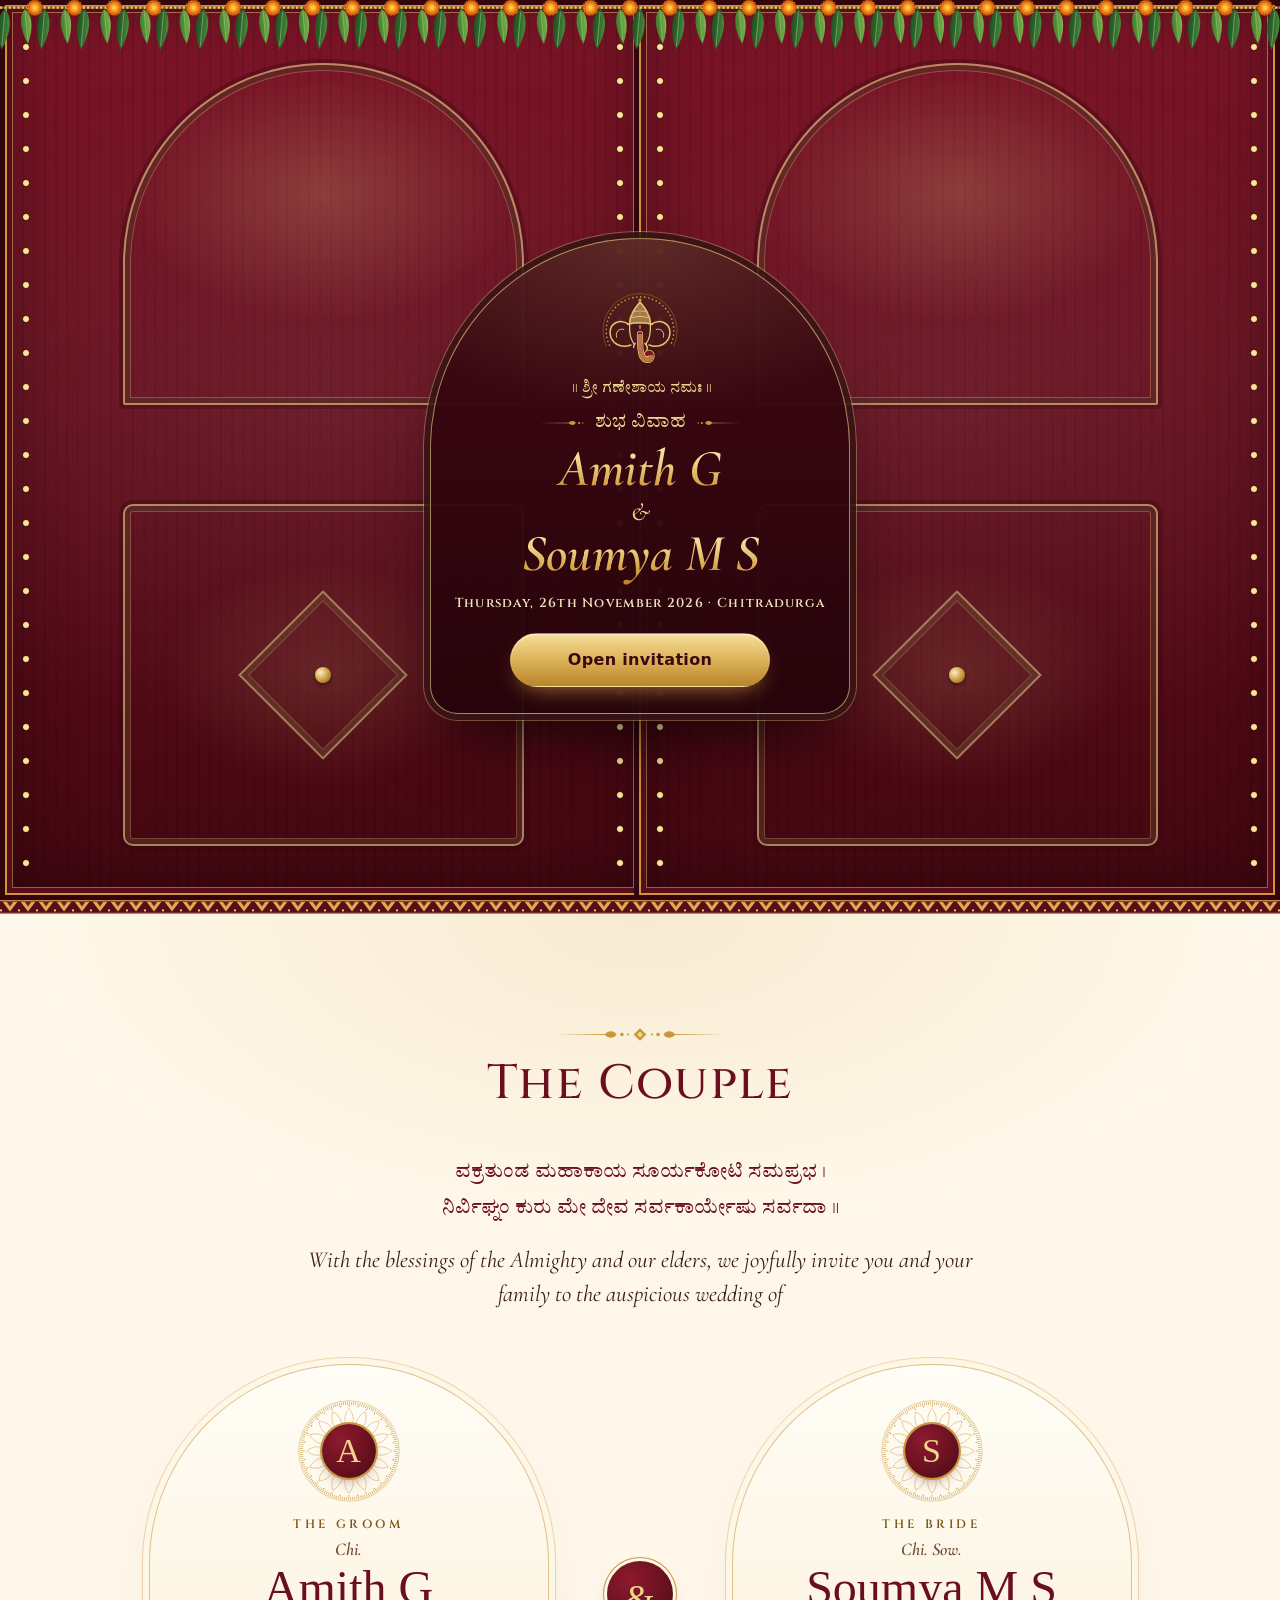
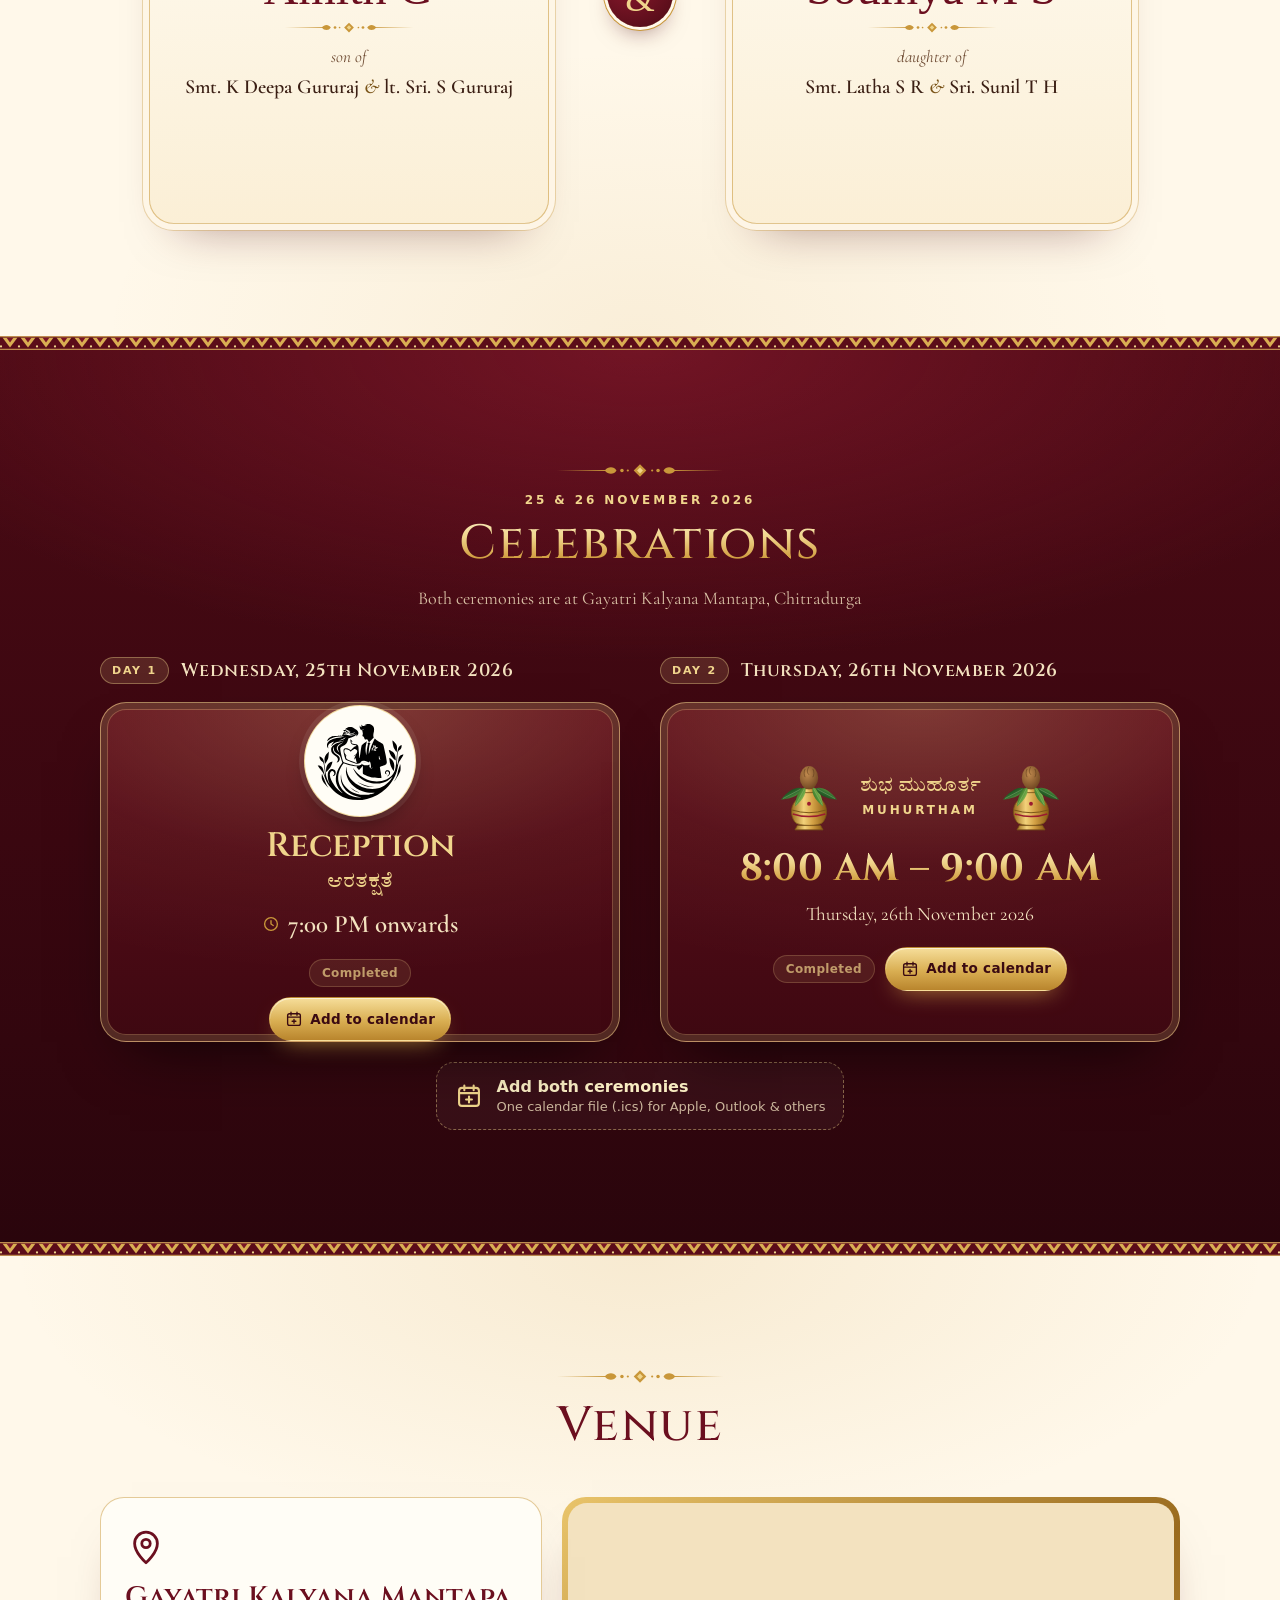
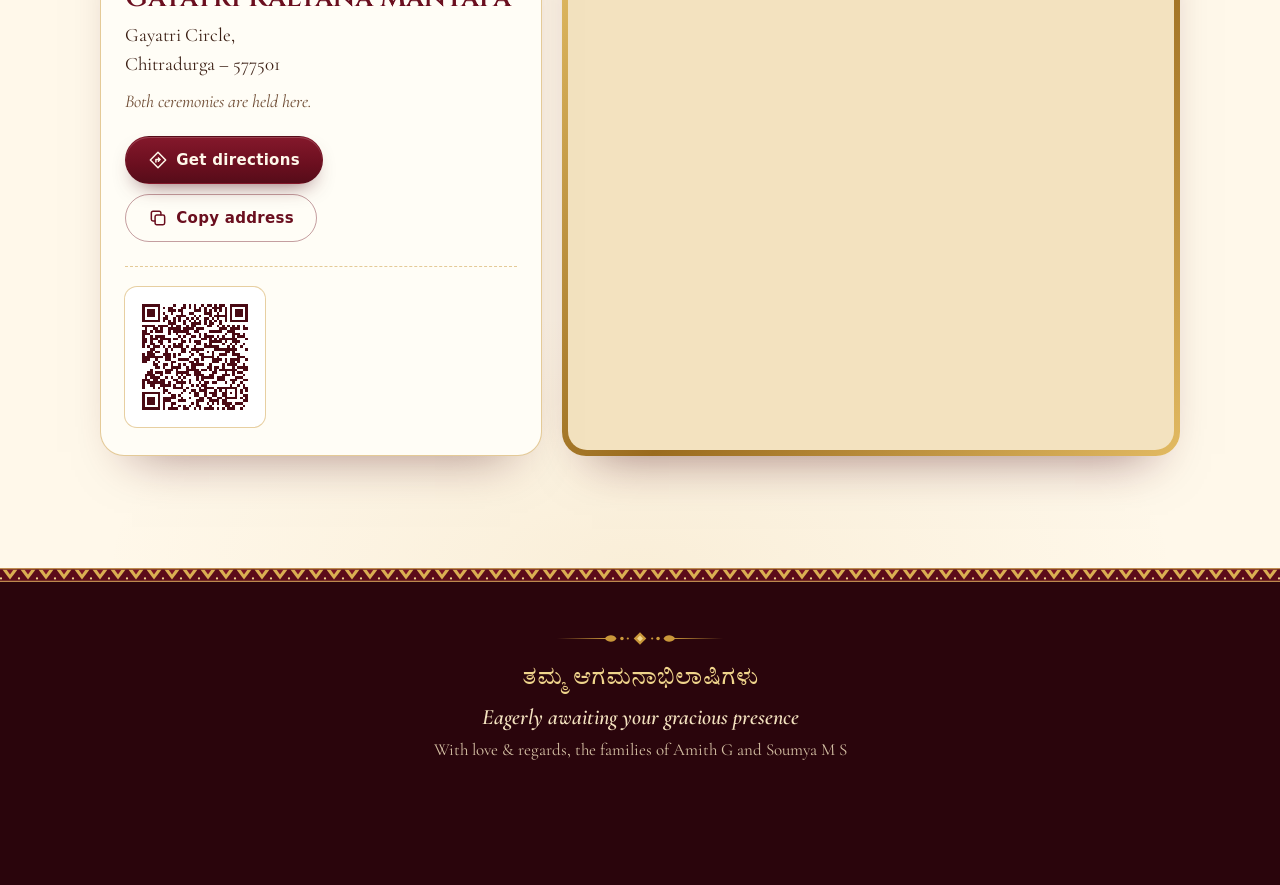
==== index.html @ 15cd1bfd "Invite Impl" ====
﻿<!DOCTYPE html>
<html lang="en">
<head>
<meta charset="utf-8">
<meta name="viewport" content="width=device-width, initial-scale=1, viewport-fit=cover">
<title>Amith G and Soumya M S · Wedding Invitation · 25th & 26th November 2026</title>
<meta name="description" content="With joy we invite you to the wedding of Amith G and Soumya M S. Muhurtham: Thursday, 26th November 2026, 8:00 AM – 9:00 AM at Gayatri Kalyana Mantapa, Chitradurga.">
<meta property="og:type" content="website">
<meta property="og:title" content="Amith G and Soumya M S Â· Wedding Invitation">
<meta property="og:description" content="Muhurtham: Thursday, 26th November 2026, 8:00 AM – 9:00 AM · Gayatri Kalyana Mantapa, Chitradurga">
<meta property="og:url" content="https://amith-weds-soumya.github.io/">
<meta name="theme-color" content="#4A0A14">
<link rel="icon" href="assets/favicon.svg" type="image/svg+xml">
<link rel="preconnect" href="https://fonts.googleapis.com">
<link rel="preconnect" href="https://fonts.gstatic.com" crossorigin>
<link rel="stylesheet" href="https://fonts.googleapis.com/css2?family=Cinzel:wght@500;700&amp;family=Cormorant+Garamond:ital,wght@0,500;0,600;0,700;1,500;1,600&amp;family=Noto+Serif+Kannada:wght@400;500;600&amp;family=Tiro+Kannada&amp;display=swap">
<link rel="stylesheet" href="assets/app.css">
<script>
(function (html) {
  html.classList.add('js');
  try {
    // The doors open once per visit and again on a reload. #section links and coming back to the page
    // (the back button, or returning from the card) go straight to the invitation.
    var perf = window.performance;
    var nav = perf && perf.getEntriesByType ? perf.getEntriesByType('navigation')[0] : null;
    var reload = nav ? nav.type === 'reload' : !!(perf && perf.navigation && perf.navigation.type === 1);
    if (document.wasDiscarded) reload = false; // a tab the browser unloaded to save memory
    if (!reload && (location.hash.length > 1 || sessionStorage.getItem('sws-opened'))) html.classList.add('opened');
  } catch (e) {}
  // If app.js never starts, fall back to the plain page: no doors, everything visible.
  setTimeout(function () { if (!window.SWS_READY) html.classList.remove('js'); }, 6000);
})(document.documentElement);
</script>
<script src="assets/app.js" defer></script>
</head>
<body>

<svg class="sprite" aria-hidden="true" focusable="false">
  <defs>
    <linearGradient id="g-gold" x1="0" y1="0" x2="0" y2="1">
      <stop offset="0" stop-color="#F7E2A0"/>
      <stop offset=".5" stop-color="#D4A246"/>
      <stop offset="1" stop-color="#9A6B1E"/>
    </linearGradient>
    <linearGradient id="g-leaf" x1="0" y1="0" x2="1" y2="0">
      <stop offset="0" stop-color="#1F5220"/>
      <stop offset=".55" stop-color="#2F6B2F"/>
      <stop offset="1" stop-color="#4E8A3A"/>
    </linearGradient>
    <linearGradient id="g-leaf2" x1="0" y1="0" x2="1" y2="0">
      <stop offset="0" stop-color="#3F7D2E"/>
      <stop offset=".55" stop-color="#5C9A3C"/>
      <stop offset="1" stop-color="#86B552"/>
    </linearGradient>
    <linearGradient id="g-fade" gradientUnits="userSpaceOnUse" x1="1" y1="0" x2="60" y2="0">
      <stop offset="0" stop-color="#C9973A" stop-opacity="0"/>
      <stop offset="1" stop-color="#C9973A"/>
    </linearGradient>
    <radialGradient id="g-flame" cx=".5" cy=".7" r=".6">
      <stop offset="0" stop-color="#FFE38A"/>
      <stop offset=".55" stop-color="#F7A21B"/>
      <stop offset="1" stop-color="#E0561B"/>
    </radialGradient>
    <linearGradient id="g-pot" x1="0" y1="0" x2="1" y2="0">
      <stop offset="0" stop-color="#9A6B1E"/>
      <stop offset=".35" stop-color="#F3D27A"/>
      <stop offset=".6" stop-color="#D4A246"/>
      <stop offset="1" stop-color="#8A5A12"/>
    </linearGradient>
    <radialGradient id="g-coconut" cx=".4" cy=".35" r=".7">
      <stop offset="0" stop-color="#C08A4E"/>
      <stop offset="1" stop-color="#6E4520"/>
    </radialGradient>

    <g id="leaf">
      <path d="M0 0C5.6 5 6.9 16.5 0 32C-6.9 16.5-5.6 5 0 0Z"/>
      <path d="M0 2.5V29" fill="none" stroke="#C9E3A4" stroke-width=".55" opacity=".6"/>
    </g>
    <g id="marigold">
      <circle r="5.8" fill="#E66F14"/>
      <circle r="5.8" fill="none" stroke="#B9500B" stroke-width="1.4" stroke-dasharray="1.3 .95"/>
      <circle r="4" fill="#F59A26"/>
      <circle r="4" fill="none" stroke="#D96F10" stroke-width="1.1" stroke-dasharray="1 .75"/>
      <circle r="1.9" fill="#FFC93F"/>
    </g>
    <g id="bell">
      <path d="M0 0V37" stroke="#A87822" stroke-width="1.4" stroke-dasharray="3 1.3"/>
      <circle cy="39.2" r="2.2" fill="none" stroke="#A87822" stroke-width="1.2"/>
      <path d="M0 41.5C-5.8 41.5-8.6 45.6-8.6 52.4V58.6L-11.8 62.6H11.8L8.6 58.6V52.4C8.6 45.6 5.8 41.5 0 41.5Z" fill="url(#g-gold)" stroke="#8A5A12" stroke-width=".8"/>
      <path d="M-8.6 54.6H8.6M-10.4 60.8H10.4" stroke="#8A5A12" stroke-width=".7"/>
      <circle cy="65.6" r="2.7" fill="url(#g-gold)" stroke="#8A5A12" stroke-width=".7"/>
    </g>

    <symbol id="flourish" viewBox="0 0 90 14">
      <path d="M1 7H60" stroke="url(#g-fade)" stroke-width="1.3"/>
      <path d="M58 7C62 1.8 69 1.8 72 7C69 12.2 62 12.2 58 7Z" fill="#C9973A"/>
      <circle cx="78.5" cy="7" r="2.1" fill="#C9973A"/>
      <circle cx="85.5" cy="7" r="1.3" fill="#C9973A"/>
    </symbol>
    <symbol id="orn" viewBox="0 0 200 20">
      <use href="#flourish" x="0" y="3" width="90" height="14"/>
      <use href="#flourish" x="0" y="3" width="90" height="14" transform="matrix(-1 0 0 1 200 0)"/>
      <path d="M100 2.5L107.5 10L100 17.5L92.5 10Z" fill="#C9973A"/>
      <path d="M100 6.5L103.5 10L100 13.5L96.5 10Z" fill="#F0D58C"/>
    </symbol>

    <symbol id="kalasha" viewBox="0 0 60 80">
      <path d="M24 35C24 38 22 39.5 19 41.5C11 46.5 9.5 58 15.5 66C19 70.5 41 70.5 44.5 66C50.5 58 49 46.5 41 41.5C38 39.5 36 38 36 35Z" fill="url(#g-pot)" stroke="#7A5418" stroke-width=".8"/>
      <path d="M12.6 53.5Q30 59 47.4 53.5" fill="none" stroke="#7A5418" stroke-width="1"/>
      <path d="M13.2 57.5Q30 63 46.8 57.5" fill="none" stroke="#9B1B30" stroke-width="1.6"/>
      <circle cx="30" cy="47" r="2" fill="#9B1B30"/>
      <path d="M18 69.5H42L44.5 74H15.5Z" fill="url(#g-pot)" stroke="#7A5418" stroke-width=".8"/>
      <path d="M21.5 31.5H38.5V35.5H21.5Z" fill="url(#g-pot)" stroke="#7A5418" stroke-width=".8"/>
      <use href="#leaf" fill="url(#g-leaf)" transform="translate(23 31) rotate(62) scale(.78)"/>
      <use href="#leaf" fill="url(#g-leaf2)" transform="translate(26 30) rotate(28) scale(.7)"/>
      <use href="#leaf" fill="url(#g-leaf2)" transform="translate(34 30) rotate(-28) scale(.7)"/>
      <use href="#leaf" fill="url(#g-leaf)" transform="translate(37 31) rotate(-62) scale(.78)"/>
      <ellipse cx="30" cy="20" rx="9.5" ry="12" fill="url(#g-coconut)"/>
      <path d="M30 8.5C27.8 12 27.8 15 30 17M26 11C24.5 14 24.6 17 26 19.5M34 11C35.5 14 35.4 17 34 19.5" fill="none" stroke="#4E2E12" stroke-width=".8" opacity=".6"/>
    </symbol>

    <!-- Mandala in currentColor, so it can be gold on maroon or deep gold on ivory -->
    <symbol id="mandala" viewBox="-120 -120 240 240">
      <g fill="none" stroke="currentColor" stroke-width="1">
        <circle r="116"/>
        <circle r="110" stroke-width="7" stroke-dasharray="1.4 3.4"/>
        <circle r="50"/>
        <circle r="16"/>
        <circle r="104" stroke-width="3.2" stroke-linecap="round" stroke-dasharray="0 20.42"/>
<!--@MANDALA-->
        <path d="M0-98C13-82 13-64 0-52C-13-64-13-82 0-98Z" transform="rotate(0)"/>
        <path d="M0-98C13-82 13-64 0-52C-13-64-13-82 0-98Z" transform="rotate(22.5)"/>
        <path d="M0-98C13-82 13-64 0-52C-13-64-13-82 0-98Z" transform="rotate(45)"/>
        <path d="M0-98C13-82 13-64 0-52C-13-64-13-82 0-98Z" transform="rotate(67.5)"/>
        <path d="M0-98C13-82 13-64 0-52C-13-64-13-82 0-98Z" transform="rotate(90)"/>
        <path d="M0-98C13-82 13-64 0-52C-13-64-13-82 0-98Z" transform="rotate(112.5)"/>
        <path d="M0-98C13-82 13-64 0-52C-13-64-13-82 0-98Z" transform="rotate(135)"/>
        <path d="M0-98C13-82 13-64 0-52C-13-64-13-82 0-98Z" transform="rotate(157.5)"/>
        <path d="M0-98C13-82 13-64 0-52C-13-64-13-82 0-98Z" transform="rotate(180)"/>
        <path d="M0-98C13-82 13-64 0-52C-13-64-13-82 0-98Z" transform="rotate(202.5)"/>
        <path d="M0-98C13-82 13-64 0-52C-13-64-13-82 0-98Z" transform="rotate(225)"/>
        <path d="M0-98C13-82 13-64 0-52C-13-64-13-82 0-98Z" transform="rotate(247.5)"/>
        <path d="M0-98C13-82 13-64 0-52C-13-64-13-82 0-98Z" transform="rotate(270)"/>
        <path d="M0-98C13-82 13-64 0-52C-13-64-13-82 0-98Z" transform="rotate(292.5)"/>
        <path d="M0-98C13-82 13-64 0-52C-13-64-13-82 0-98Z" transform="rotate(315)"/>
        <path d="M0-98C13-82 13-64 0-52C-13-64-13-82 0-98Z" transform="rotate(337.5)"/>
        <path d="M0-48C8-40 8-30 0-22C-8-30-8-40 0-48Z" transform="rotate(22.5)"/>
        <path d="M0-48C8-40 8-30 0-22C-8-30-8-40 0-48Z" transform="rotate(67.5)"/>
        <path d="M0-48C8-40 8-30 0-22C-8-30-8-40 0-48Z" transform="rotate(112.5)"/>
        <path d="M0-48C8-40 8-30 0-22C-8-30-8-40 0-48Z" transform="rotate(157.5)"/>
        <path d="M0-48C8-40 8-30 0-22C-8-30-8-40 0-48Z" transform="rotate(202.5)"/>
        <path d="M0-48C8-40 8-30 0-22C-8-30-8-40 0-48Z" transform="rotate(247.5)"/>
        <path d="M0-48C8-40 8-30 0-22C-8-30-8-40 0-48Z" transform="rotate(292.5)"/>
        <path d="M0-48C8-40 8-30 0-22C-8-30-8-40 0-48Z" transform="rotate(337.5)"/>
<!--/@MANDALA-->
      </g>
    </symbol>

    <!-- Ganesha line art. Colours come from --gn-* custom properties on the <svg> that uses it. -->
    <symbol id="ganesha" viewBox="0 0 120 120">
      <g fill="none" stroke-linecap="round" stroke-linejoin="round">
        <path d="M12.9 80A52 52 0 1 1 107.1 80" style="stroke: var(--gn-halo, #C9973A)" stroke-width="2.6" stroke-dasharray="0 6.2"/>
        <path d="M8.3 82A57 57 0 1 1 111.7 82" style="stroke: var(--gn-halo, #C9973A)" stroke-width=".8" opacity=".7"/>
        <g style="stroke: var(--gn-line, #A87822)" stroke-width="2.4">
          <path d="M44 47C44 34 52 24 60 14C68 24 76 34 76 47" style="fill: var(--gn-crown, #F6DE9A)" fill-opacity=".5"/>
          <path d="M41 48Q60 43.5 79 48"/>
          <path d="M47.5 37.5Q60 34 72.5 37.5" stroke-width="1.5"/>
          <path d="M51.5 28.5Q60 26 68.5 28.5" stroke-width="1.3"/>
          <path d="M44 49C30 38 13 46 14 62C15 77 30 86 46 80"/>
          <path d="M76 49C90 38 107 46 106 62C105 77 90 86 74 80"/>
          <path d="M35 56C27 54 22 60 24 68" stroke-width="1.5"/>
          <path d="M85 56C93 54 98 60 96 68" stroke-width="1.5"/>
          <path d="M44 49C43.5 61 45.5 71 50.5 78" stroke-width="2"/>
          <path d="M76 49C76.5 61 74.5 71 69.5 78" stroke-width="2"/>
          <path d="M52.5 77.5C50 80 49.5 82 50.3 84" stroke-width="2.2"/>
          <path d="M67.5 77.5C71.5 81 72 86 69.5 90" stroke-width="2.2"/>
        </g>
        <path d="M60 63C60 77 59.5 88 63 96.5C66.5 104.5 75.5 105 77.5 98.5C79 93.5 74.5 90.5 71 93.5" style="stroke: var(--gn-line, #A87822)" stroke-width="9.4"/>
        <path d="M60 63C60 77 59.5 88 63 96.5C66.5 104.5 75.5 105 77.5 98.5C79 93.5 74.5 90.5 71 93.5" style="stroke: var(--gn-trunk, #E2B65A)" stroke-width="7"/>
        <path d="M60 66C60 77 59.5 88 63 96.5C66.5 104.5 75.5 105 77.5 98.5" style="stroke: var(--gn-line, #A87822)" stroke-width="7" stroke-dasharray=".9 3.6" opacity=".55"/>
      </g>
      <path d="M60 47.5C61.8 50.5 61.8 53.5 60 56.5C58.2 53.5 58.2 50.5 60 47.5Z" style="fill: var(--gn-tilak, #9B1B30)"/>
      <circle cx="60" cy="11" r="2.4" style="fill: var(--gn-halo, #C9973A)"/>
      <circle cx="60" cy="32" r="2" style="fill: var(--gn-tilak, #9B1B30)"/>
    </symbol>

    <!-- Interface icons: 24 x 24, stroked with currentColor by CSS -->
    <symbol id="i-home" viewBox="0 0 24 24"><path d="M3.5 10.5L12 3.5L20.5 10.5"/><path d="M5.5 9V20H18.5V9"/><path d="M10 20V14.5H14V20"/></symbol>
    <symbol id="i-couple" viewBox="0 0 24 24"><circle cx="9" cy="8" r="3.2"/><path d="M3 19.5C3 16.1 5.7 13.7 9 13.7S15 16.1 15 19.5"/><path d="M15.5 4.9A3.2 3.2 0 0 1 15.5 11.1"/><path d="M17.6 13.9C19.7 14.5 21 16.5 21 19.5"/></symbol>
    <symbol id="i-events" viewBox="0 0 24 24"><rect x="3.5" y="5" width="17" height="15.5" rx="2.5"/><path d="M3.5 9.5H20.5M8 3V7M16 3V7"/><path d="M8 13.5H8.01M12 13.5H12.01M16 13.5H16.01M8 17H8.01M12 17H12.01" stroke-width="2.6"/></symbol>
    <symbol id="i-venue" viewBox="0 0 24 24"><path d="M12 21S5.5 15.4 5.5 10A6.5 6.5 0 0 1 18.5 10C18.5 15.4 12 21 12 21Z"/><circle cx="12" cy="10" r="2.4"/></symbol>
    <symbol id="i-music" viewBox="0 0 24 24"><path fill="currentColor" stroke="none" d="M9 18.5a3 3 0 1 1-2-2.83V5.2l11-2.2v12.5a3 3 0 1 1-2-2.83V7.06L9 8.46z"/></symbol>
    <symbol id="i-clock" viewBox="0 0 24 24"><circle cx="12" cy="12" r="8.5"/><path d="M12 7.5V12L15 14"/></symbol>
    <symbol id="i-cal-plus" viewBox="0 0 24 24"><rect x="3.5" y="5" width="17" height="15.5" rx="2.5"/><path d="M3.5 9.5H20.5M8 3V7M16 3V7M12 12.5V17.5M9.5 15H14.5"/></symbol>
    <symbol id="i-directions" viewBox="0 0 24 24"><path d="M12 2.8L21.2 12L12 21.2L2.8 12Z"/><path d="M9.5 14.5V11.5H14.5M12.5 9.5L14.5 11.5L12.5 13.5"/></symbol>
    <symbol id="i-copy" viewBox="0 0 24 24"><rect x="8.5" y="8.5" width="11.5" height="11.5" rx="2"/><path d="M15.5 8.5V6A2 2 0 0 0 13.5 4H6A2 2 0 0 0 4 6V13.5A2 2 0 0 0 6 15.5H8.5"/></symbol>
    <symbol id="i-chat" viewBox="0 0 24 24"><path d="M4.2 19.8L5.4 15.9A8.2 8.2 0 1 1 8.4 18.7Z"/><path fill="currentColor" stroke="none" d="M9.2 8.6C9.5 8 9.9 8 10.2 8H10.6C10.8 8 11 8.1 11.1 8.4L11.7 9.9C11.8 10.1 11.8 10.4 11.6 10.6L11.2 11.1C11.7 12.1 12.5 12.9 13.5 13.4L14 13C14.2 12.8 14.4 12.8 14.6 12.9L16.1 13.5C16.4 13.6 16.5 13.8 16.5 14V14.4C16.5 14.8 16.4 15.2 15.8 15.5C15.2 15.8 14.1 15.8 12.6 15A8.4 8.4 0 0 1 9.5 11.9C8.8 10.5 8.8 9.4 9.2 8.6Z"/></symbol>
    <symbol id="i-download" viewBox="0 0 24 24"><path d="M12 3.5V14.5M7.5 10.5L12 15L16.5 10.5"/><path d="M4.5 16.5V19A1.5 1.5 0 0 0 6 20.5H18A1.5 1.5 0 0 0 19.5 19V16.5"/></symbol>
    <symbol id="i-card" viewBox="0 0 24 24"><rect x="5" y="2.8" width="14" height="18.4" rx="2"/><path d="M9 7.5H15M8 11H16M9.5 14.5H14.5"/></symbol>
    <symbol id="i-external" viewBox="0 0 24 24"><path d="M14 4.5H19.5V10M19.5 4.5L11 13"/><path d="M18 14V18.5A1.5 1.5 0 0 1 16.5 20H5.5A1.5 1.5 0 0 1 4 18.5V7.5A1.5 1.5 0 0 1 5.5 6H10"/></symbol>
    <symbol id="i-file" viewBox="0 0 24 24"><path d="M14 3.5H7A1.5 1.5 0 0 0 5.5 5V19A1.5 1.5 0 0 0 7 20.5H17A1.5 1.5 0 0 0 18.5 19V8Z"/><path d="M14 3.5V8H18.5"/></symbol>
    <symbol id="i-chevron" viewBox="0 0 24 24"><path d="M6 9.5L12 15.5L18 9.5"/></symbol>
    <symbol id="sparkle" viewBox="-10 -10 20 20"><path fill="currentColor" d="M0-10C1-2 2-1 10 0C2 1 1 2 0 10C-1 2-2 1-10 0C-2-1-1-2 0-10Z"/></symbol>
  </defs>
</svg>

<!-- Tap-to-open temple doors. Hidden without JavaScript, after the first visit in a tab, or with a #section link. -->
<div class="intro" id="intro" role="dialog" aria-modal="true" aria-labelledby="intro-title" aria-describedby="intro-date">
  <div class="intro-light" aria-hidden="true"></div>
  <div class="door door-l" aria-hidden="true"><span class="door-arch"></span><span class="door-panel"></span></div>
  <div class="door door-r" aria-hidden="true"><span class="door-arch"></span><span class="door-panel"></span></div>
  <svg class="thorana intro-thorana" viewBox="0 0 1000 44" preserveAspectRatio="xMidYMin slice" aria-hidden="true" focusable="false">
<!--@INTRO-THORANA-->
    <path d="M0 6H1000" stroke="#7A5418" stroke-width="1.8"/>
    <path d="M0 6H1000" stroke="#E8C778" stroke-width="1.8" stroke-dasharray="1.8 1.6"/>
    <g transform="translate(4 7) rotate(5) scale(1)"><g class="sway" style="--d:-0.00s"><use href="#leaf" fill="url(#g-leaf)"/></g></g>
    <g transform="translate(19.5 7) rotate(-5) scale(0.86)"><g class="sway" style="--d:-0.83s"><use href="#leaf" fill="url(#g-leaf2)"/></g></g>
    <g transform="translate(35 7) rotate(5) scale(1)"><g class="sway" style="--d:-1.66s"><use href="#leaf" fill="url(#g-leaf)"/></g></g>
    <g transform="translate(50.5 7) rotate(-5) scale(0.86)"><g class="sway" style="--d:-2.49s"><use href="#leaf" fill="url(#g-leaf2)"/></g></g>
    <g transform="translate(66 7) rotate(5) scale(1)"><g class="sway" style="--d:-3.32s"><use href="#leaf" fill="url(#g-leaf)"/></g></g>
    <g transform="translate(81.5 7) rotate(-5) scale(0.86)"><g class="sway" style="--d:-0.55s"><use href="#leaf" fill="url(#g-leaf2)"/></g></g>
    <g transform="translate(97 7) rotate(5) scale(1)"><g class="sway" style="--d:-1.38s"><use href="#leaf" fill="url(#g-leaf)"/></g></g>
    <g transform="translate(112.5 7) rotate(-5) scale(0.86)"><g class="sway" style="--d:-2.21s"><use href="#leaf" fill="url(#g-leaf2)"/></g></g>
    <g transform="translate(128 7) rotate(5) scale(1)"><g class="sway" style="--d:-3.04s"><use href="#leaf" fill="url(#g-leaf)"/></g></g>
    <g transform="translate(143.5 7) rotate(-5) scale(0.86)"><g class="sway" style="--d:-0.27s"><use href="#leaf" fill="url(#g-leaf2)"/></g></g>
    <g transform="translate(159 7) rotate(5) scale(1)"><g class="sway" style="--d:-1.10s"><use href="#leaf" fill="url(#g-leaf)"/></g></g>
    <g transform="translate(174.5 7) rotate(-5) scale(0.86)"><g class="sway" style="--d:-1.93s"><use href="#leaf" fill="url(#g-leaf2)"/></g></g>
    <g transform="translate(190 7) rotate(5) scale(1)"><g class="sway" style="--d:-2.76s"><use href="#leaf" fill="url(#g-leaf)"/></g></g>
    <g transform="translate(205.5 7) rotate(-5) scale(0.86)"><g class="sway" style="--d:-3.59s"><use href="#leaf" fill="url(#g-leaf2)"/></g></g>
    <g transform="translate(221 7) rotate(5) scale(1)"><g class="sway" style="--d:-0.82s"><use href="#leaf" fill="url(#g-leaf)"/></g></g>
    <g transform="translate(236.5 7) rotate(-5) scale(0.86)"><g class="sway" style="--d:-1.65s"><use href="#leaf" fill="url(#g-leaf2)"/></g></g>
    <g transform="translate(252 7) rotate(5) scale(1)"><g class="sway" style="--d:-2.48s"><use href="#leaf" fill="url(#g-leaf)"/></g></g>
    <g transform="translate(267.5 7) rotate(-5) scale(0.86)"><g class="sway" style="--d:-3.31s"><use href="#leaf" fill="url(#g-leaf2)"/></g></g>
    <g transform="translate(283 7) rotate(5) scale(1)"><g class="sway" style="--d:-0.54s"><use href="#leaf" fill="url(#g-leaf)"/></g></g>
    <g transform="translate(298.5 7) rotate(-5) scale(0.86)"><g class="sway" style="--d:-1.37s"><use href="#leaf" fill="url(#g-leaf2)"/></g></g>
    <g transform="translate(314 7) rotate(5) scale(1)"><g class="sway" style="--d:-2.20s"><use href="#leaf" fill="url(#g-leaf)"/></g></g>
    <g transform="translate(329.5 7) rotate(-5) scale(0.86)"><g class="sway" style="--d:-3.03s"><use href="#leaf" fill="url(#g-leaf2)"/></g></g>
    <g transform="translate(345 7) rotate(5) scale(1)"><g class="sway" style="--d:-0.26s"><use href="#leaf" fill="url(#g-leaf)"/></g></g>
    <g transform="translate(360.5 7) rotate(-5) scale(0.86)"><g class="sway" style="--d:-1.09s"><use href="#leaf" fill="url(#g-leaf2)"/></g></g>
    <g transform="translate(376 7) rotate(5) scale(1)"><g class="sway" style="--d:-1.92s"><use href="#leaf" fill="url(#g-leaf)"/></g></g>
    <g transform="translate(391.5 7) rotate(-5) scale(0.86)"><g class="sway" style="--d:-2.75s"><use href="#leaf" fill="url(#g-leaf2)"/></g></g>
    <g transform="translate(407 7) rotate(5) scale(1)"><g class="sway" style="--d:-3.58s"><use href="#leaf" fill="url(#g-leaf)"/></g></g>
    <g transform="translate(422.5 7) rotate(-5) scale(0.86)"><g class="sway" style="--d:-0.81s"><use href="#leaf" fill="url(#g-leaf2)"/></g></g>
    <g transform="translate(438 7) rotate(5) scale(1)"><g class="sway" style="--d:-1.64s"><use href="#leaf" fill="url(#g-leaf)"/></g></g>
    <g transform="translate(453.5 7) rotate(-5) scale(0.86)"><g class="sway" style="--d:-2.47s"><use href="#leaf" fill="url(#g-leaf2)"/></g></g>
    <g transform="translate(469 7) rotate(5) scale(1)"><g class="sway" style="--d:-3.30s"><use href="#leaf" fill="url(#g-leaf)"/></g></g>
    <g transform="translate(484.5 7) rotate(-5) scale(0.86)"><g class="sway" style="--d:-0.53s"><use href="#leaf" fill="url(#g-leaf2)"/></g></g>
    <g transform="translate(500 7) rotate(5) scale(1)"><g class="sway" style="--d:-1.36s"><use href="#leaf" fill="url(#g-leaf)"/></g></g>
    <g transform="translate(515.5 7) rotate(-5) scale(0.86)"><g class="sway" style="--d:-2.19s"><use href="#leaf" fill="url(#g-leaf2)"/></g></g>
    <g transform="translate(531 7) rotate(5) scale(1)"><g class="sway" style="--d:-3.02s"><use href="#leaf" fill="url(#g-leaf)"/></g></g>
    <g transform="translate(546.5 7) rotate(-5) scale(0.86)"><g class="sway" style="--d:-0.25s"><use href="#leaf" fill="url(#g-leaf2)"/></g></g>
    <g transform="translate(562 7) rotate(5) scale(1)"><g class="sway" style="--d:-1.08s"><use href="#leaf" fill="url(#g-leaf)"/></g></g>
    <g transform="translate(577.5 7) rotate(-5) scale(0.86)"><g class="sway" style="--d:-1.91s"><use href="#leaf" fill="url(#g-leaf2)"/></g></g>
    <g transform="translate(593 7) rotate(5) scale(1)"><g class="sway" style="--d:-2.74s"><use href="#leaf" fill="url(#g-leaf)"/></g></g>
    <g transform="translate(608.5 7) rotate(-5) scale(0.86)"><g class="sway" style="--d:-3.57s"><use href="#leaf" fill="url(#g-leaf2)"/></g></g>
    <g transform="translate(624 7) rotate(5) scale(1)"><g class="sway" style="--d:-0.80s"><use href="#leaf" fill="url(#g-leaf)"/></g></g>
    <g transform="translate(639.5 7) rotate(-5) scale(0.86)"><g class="sway" style="--d:-1.63s"><use href="#leaf" fill="url(#g-leaf2)"/></g></g>
    <g transform="translate(655 7) rotate(5) scale(1)"><g class="sway" style="--d:-2.46s"><use href="#leaf" fill="url(#g-leaf)"/></g></g>
    <g transform="translate(670.5 7) rotate(-5) scale(0.86)"><g class="sway" style="--d:-3.29s"><use href="#leaf" fill="url(#g-leaf2)"/></g></g>
    <g transform="translate(686 7) rotate(5) scale(1)"><g class="sway" style="--d:-0.52s"><use href="#leaf" fill="url(#g-leaf)"/></g></g>
    <g transform="translate(701.5 7) rotate(-5) scale(0.86)"><g class="sway" style="--d:-1.35s"><use href="#leaf" fill="url(#g-leaf2)"/></g></g>
    <g transform="translate(717 7) rotate(5) scale(1)"><g class="sway" style="--d:-2.18s"><use href="#leaf" fill="url(#g-leaf)"/></g></g>
    <g transform="translate(732.5 7) rotate(-5) scale(0.86)"><g class="sway" style="--d:-3.01s"><use href="#leaf" fill="url(#g-leaf2)"/></g></g>
    <g transform="translate(748 7) rotate(5) scale(1)"><g class="sway" style="--d:-0.24s"><use href="#leaf" fill="url(#g-leaf)"/></g></g>
    <g transform="translate(763.5 7) rotate(-5) scale(0.86)"><g class="sway" style="--d:-1.07s"><use href="#leaf" fill="url(#g-leaf2)"/></g></g>
    <g transform="translate(779 7) rotate(5) scale(1)"><g class="sway" style="--d:-1.90s"><use href="#leaf" fill="url(#g-leaf)"/></g></g>
    <g transform="translate(794.5 7) rotate(-5) scale(0.86)"><g class="sway" style="--d:-2.73s"><use href="#leaf" fill="url(#g-leaf2)"/></g></g>
    <g transform="translate(810 7) rotate(5) scale(1)"><g class="sway" style="--d:-3.56s"><use href="#leaf" fill="url(#g-leaf)"/></g></g>
    <g transform="translate(825.5 7) rotate(-5) scale(0.86)"><g class="sway" style="--d:-0.79s"><use href="#leaf" fill="url(#g-leaf2)"/></g></g>
    <g transform="translate(841 7) rotate(5) scale(1)"><g class="sway" style="--d:-1.62s"><use href="#leaf" fill="url(#g-leaf)"/></g></g>
    <g transform="translate(856.5 7) rotate(-5) scale(0.86)"><g class="sway" style="--d:-2.45s"><use href="#leaf" fill="url(#g-leaf2)"/></g></g>
    <g transform="translate(872 7) rotate(5) scale(1)"><g class="sway" style="--d:-3.28s"><use href="#leaf" fill="url(#g-leaf)"/></g></g>
    <g transform="translate(887.5 7) rotate(-5) scale(0.86)"><g class="sway" style="--d:-0.51s"><use href="#leaf" fill="url(#g-leaf2)"/></g></g>
    <g transform="translate(903 7) rotate(5) scale(1)"><g class="sway" style="--d:-1.34s"><use href="#leaf" fill="url(#g-leaf)"/></g></g>
    <g transform="translate(918.5 7) rotate(-5) scale(0.86)"><g class="sway" style="--d:-2.17s"><use href="#leaf" fill="url(#g-leaf2)"/></g></g>
    <g transform="translate(934 7) rotate(5) scale(1)"><g class="sway" style="--d:-3.00s"><use href="#leaf" fill="url(#g-leaf)"/></g></g>
    <g transform="translate(949.5 7) rotate(-5) scale(0.86)"><g class="sway" style="--d:-0.23s"><use href="#leaf" fill="url(#g-leaf2)"/></g></g>
    <g transform="translate(965 7) rotate(5) scale(1)"><g class="sway" style="--d:-1.06s"><use href="#leaf" fill="url(#g-leaf)"/></g></g>
    <g transform="translate(980.5 7) rotate(-5) scale(0.86)"><g class="sway" style="--d:-1.89s"><use href="#leaf" fill="url(#g-leaf2)"/></g></g>
    <g transform="translate(996 7) rotate(5) scale(1)"><g class="sway" style="--d:-2.72s"><use href="#leaf" fill="url(#g-leaf)"/></g></g>
    <use href="#marigold" x="27.25" y="6"/>
    <use href="#marigold" x="58.25" y="6"/>
    <use href="#marigold" x="89.25" y="6"/>
    <use href="#marigold" x="120.25" y="6"/>
    <use href="#marigold" x="151.25" y="6"/>
    <use href="#marigold" x="182.25" y="6"/>
    <use href="#marigold" x="213.25" y="6"/>
    <use href="#marigold" x="244.25" y="6"/>
    <use href="#marigold" x="275.25" y="6"/>
    <use href="#marigold" x="306.25" y="6"/>
    <use href="#marigold" x="337.25" y="6"/>
    <use href="#marigold" x="368.25" y="6"/>
    <use href="#marigold" x="399.25" y="6"/>
    <use href="#marigold" x="430.25" y="6"/>
    <use href="#marigold" x="461.25" y="6"/>
    <use href="#marigold" x="492.25" y="6"/>
    <use href="#marigold" x="523.25" y="6"/>
    <use href="#marigold" x="554.25" y="6"/>
    <use href="#marigold" x="585.25" y="6"/>
    <use href="#marigold" x="616.25" y="6"/>
    <use href="#marigold" x="647.25" y="6"/>
    <use href="#marigold" x="678.25" y="6"/>
    <use href="#marigold" x="709.25" y="6"/>
    <use href="#marigold" x="740.25" y="6"/>
    <use href="#marigold" x="771.25" y="6"/>
    <use href="#marigold" x="802.25" y="6"/>
    <use href="#marigold" x="833.25" y="6"/>
    <use href="#marigold" x="864.25" y="6"/>
    <use href="#marigold" x="895.25" y="6"/>
    <use href="#marigold" x="926.25" y="6"/>
    <use href="#marigold" x="957.25" y="6"/>
    <use href="#marigold" x="988.25" y="6"/>
<!--/@INTRO-THORANA-->
  </svg>
  <div class="intro-card">
    <svg class="intro-ganesha gold-ganesha" viewBox="0 0 120 120" role="img" aria-label="Lord Ganesha"><use href="#ganesha"/></svg>
    <p class="intro-invoke kn" lang="kn">॥ ಶ್ರೀ ಗಣೇಶಾಯ ನಮಃ ॥</p>
    <p class="intro-kicker"><svg aria-hidden="true" focusable="false"><use href="#flourish"/></svg><span class="kn" lang="kn">ಶುಭ ವಿವಾಹ</span><svg class="flip" aria-hidden="true" focusable="false"><use href="#flourish"/></svg></p>
    <h2 class="intro-names" id="intro-title"><span class="gold-text">Amith G</span> <span class="amp">&amp;</span> <span class="gold-text">Soumya M S</span></h2>
    <p class="intro-date" id="intro-date"><span class="nw">Thursday, 26th November 2026</span> <span class="intro-sep" aria-hidden="true">·</span> <span class="intro-city">Chitradurga</span></p>
    <div class="intro-actions">
      <button class="btn btn-gold btn-lg" type="button" data-open>Open invitation</button>
    </div>
  </div>
</div>

<div class="app" id="app">
<main id="main">

  <section class="hero" id="home" aria-labelledby="hero-title">
    <svg class="hero-mandala" aria-hidden="true" focusable="false"><use href="#mandala"/></svg>
    <div class="petals" aria-hidden="true"></div>
    <svg class="hero-bell hero-bell-l" viewBox="-14 0 28 70" aria-hidden="true" focusable="false"><g class="bell"><use href="#bell"/></g></svg>
    <svg class="hero-bell hero-bell-r" viewBox="-14 0 28 70" aria-hidden="true" focusable="false"><g class="bell bell-r"><use href="#bell"/></g></svg>
    <svg class="thorana hero-thorana" viewBox="0 0 1000 44" preserveAspectRatio="xMidYMin slice" aria-hidden="true" focusable="false">
<!--@HERO-THORANA-->
      <path d="M0 6H1000" stroke="#7A5418" stroke-width="1.8"/>
      <path d="M0 6H1000" stroke="#E8C778" stroke-width="1.8" stroke-dasharray="1.8 1.6"/>
      <g transform="translate(4 7) rotate(5) scale(1)"><g class="sway" style="--d:-0.00s"><use href="#leaf" fill="url(#g-leaf)"/></g></g>
      <g transform="translate(19.5 7) rotate(-5) scale(0.86)"><g class="sway" style="--d:-0.83s"><use href="#leaf" fill="url(#g-leaf2)"/></g></g>
      <g transform="translate(35 7) rotate(5) scale(1)"><g class="sway" style="--d:-1.66s"><use href="#leaf" fill="url(#g-leaf)"/></g></g>
      <g transform="translate(50.5 7) rotate(-5) scale(0.86)"><g class="sway" style="--d:-2.49s"><use href="#leaf" fill="url(#g-leaf2)"/></g></g>
      <g transform="translate(66 7) rotate(5) scale(1)"><g class="sway" style="--d:-3.32s"><use href="#leaf" fill="url(#g-leaf)"/></g></g>
      <g transform="translate(81.5 7) rotate(-5) scale(0.86)"><g class="sway" style="--d:-0.55s"><use href="#leaf" fill="url(#g-leaf2)"/></g></g>
      <g transform="translate(97 7) rotate(5) scale(1)"><g class="sway" style="--d:-1.38s"><use href="#leaf" fill="url(#g-leaf)"/></g></g>
      <g transform="translate(112.5 7) rotate(-5) scale(0.86)"><g class="sway" style="--d:-2.21s"><use href="#leaf" fill="url(#g-leaf2)"/></g></g>
      <g transform="translate(128 7) rotate(5) scale(1)"><g class="sway" style="--d:-3.04s"><use href="#leaf" fill="url(#g-leaf)"/></g></g>
      <g transform="translate(143.5 7) rotate(-5) scale(0.86)"><g class="sway" style="--d:-0.27s"><use href="#leaf" fill="url(#g-leaf2)"/></g></g>
      <g transform="translate(159 7) rotate(5) scale(1)"><g class="sway" style="--d:-1.10s"><use href="#leaf" fill="url(#g-leaf)"/></g></g>
      <g transform="translate(174.5 7) rotate(-5) scale(0.86)"><g class="sway" style="--d:-1.93s"><use href="#leaf" fill="url(#g-leaf2)"/></g></g>
      <g transform="translate(190 7) rotate(5) scale(1)"><g class="sway" style="--d:-2.76s"><use href="#leaf" fill="url(#g-leaf)"/></g></g>
      <g transform="translate(205.5 7) rotate(-5) scale(0.86)"><g class="sway" style="--d:-3.59s"><use href="#leaf" fill="url(#g-leaf2)"/></g></g>
      <g transform="translate(221 7) rotate(5) scale(1)"><g class="sway" style="--d:-0.82s"><use href="#leaf" fill="url(#g-leaf)"/></g></g>
      <g transform="translate(236.5 7) rotate(-5) scale(0.86)"><g class="sway" style="--d:-1.65s"><use href="#leaf" fill="url(#g-leaf2)"/></g></g>
      <g transform="translate(252 7) rotate(5) scale(1)"><g class="sway" style="--d:-2.48s"><use href="#leaf" fill="url(#g-leaf)"/></g></g>
      <g transform="translate(267.5 7) rotate(-5) scale(0.86)"><g class="sway" style="--d:-3.31s"><use href="#leaf" fill="url(#g-leaf2)"/></g></g>
      <g transform="translate(283 7) rotate(5) scale(1)"><g class="sway" style="--d:-0.54s"><use href="#leaf" fill="url(#g-leaf)"/></g></g>
      <g transform="translate(298.5 7) rotate(-5) scale(0.86)"><g class="sway" style="--d:-1.37s"><use href="#leaf" fill="url(#g-leaf2)"/></g></g>
      <g transform="translate(314 7) rotate(5) scale(1)"><g class="sway" style="--d:-2.20s"><use href="#leaf" fill="url(#g-leaf)"/></g></g>
      <g transform="translate(329.5 7) rotate(-5) scale(0.86)"><g class="sway" style="--d:-3.03s"><use href="#leaf" fill="url(#g-leaf2)"/></g></g>
      <g transform="translate(345 7) rotate(5) scale(1)"><g class="sway" style="--d:-0.26s"><use href="#leaf" fill="url(#g-leaf)"/></g></g>
      <g transform="translate(360.5 7) rotate(-5) scale(0.86)"><g class="sway" style="--d:-1.09s"><use href="#leaf" fill="url(#g-leaf2)"/></g></g>
      <g transform="translate(376 7) rotate(5) scale(1)"><g class="sway" style="--d:-1.92s"><use href="#leaf" fill="url(#g-leaf)"/></g></g>
      <g transform="translate(391.5 7) rotate(-5) scale(0.86)"><g class="sway" style="--d:-2.75s"><use href="#leaf" fill="url(#g-leaf2)"/></g></g>
      <g transform="translate(407 7) rotate(5) scale(1)"><g class="sway" style="--d:-3.58s"><use href="#leaf" fill="url(#g-leaf)"/></g></g>
      <g transform="translate(422.5 7) rotate(-5) scale(0.86)"><g class="sway" style="--d:-0.81s"><use href="#leaf" fill="url(#g-leaf2)"/></g></g>
      <g transform="translate(438 7) rotate(5) scale(1)"><g class="sway" style="--d:-1.64s"><use href="#leaf" fill="url(#g-leaf)"/></g></g>
      <g transform="translate(453.5 7) rotate(-5) scale(0.86)"><g class="sway" style="--d:-2.47s"><use href="#leaf" fill="url(#g-leaf2)"/></g></g>
      <g transform="translate(469 7) rotate(5) scale(1)"><g class="sway" style="--d:-3.30s"><use href="#leaf" fill="url(#g-leaf)"/></g></g>
      <g transform="translate(484.5 7) rotate(-5) scale(0.86)"><g class="sway" style="--d:-0.53s"><use href="#leaf" fill="url(#g-leaf2)"/></g></g>
      <g transform="translate(500 7) rotate(5) scale(1)"><g class="sway" style="--d:-1.36s"><use href="#leaf" fill="url(#g-leaf)"/></g></g>
      <g transform="translate(515.5 7) rotate(-5) scale(0.86)"><g class="sway" style="--d:-2.19s"><use href="#leaf" fill="url(#g-leaf2)"/></g></g>
      <g transform="translate(531 7) rotate(5) scale(1)"><g class="sway" style="--d:-3.02s"><use href="#leaf" fill="url(#g-leaf)"/></g></g>
      <g transform="translate(546.5 7) rotate(-5) scale(0.86)"><g class="sway" style="--d:-0.25s"><use href="#leaf" fill="url(#g-leaf2)"/></g></g>
      <g transform="translate(562 7) rotate(5) scale(1)"><g class="sway" style="--d:-1.08s"><use href="#leaf" fill="url(#g-leaf)"/></g></g>
      <g transform="translate(577.5 7) rotate(-5) scale(0.86)"><g class="sway" style="--d:-1.91s"><use href="#leaf" fill="url(#g-leaf2)"/></g></g>
      <g transform="translate(593 7) rotate(5) scale(1)"><g class="sway" style="--d:-2.74s"><use href="#leaf" fill="url(#g-leaf)"/></g></g>
      <g transform="translate(608.5 7) rotate(-5) scale(0.86)"><g class="sway" style="--d:-3.57s"><use href="#leaf" fill="url(#g-leaf2)"/></g></g>
      <g transform="translate(624 7) rotate(5) scale(1)"><g class="sway" style="--d:-0.80s"><use href="#leaf" fill="url(#g-leaf)"/></g></g>
      <g transform="translate(639.5 7) rotate(-5) scale(0.86)"><g class="sway" style="--d:-1.63s"><use href="#leaf" fill="url(#g-leaf2)"/></g></g>
      <g transform="translate(655 7) rotate(5) scale(1)"><g class="sway" style="--d:-2.46s"><use href="#leaf" fill="url(#g-leaf)"/></g></g>
      <g transform="translate(670.5 7) rotate(-5) scale(0.86)"><g class="sway" style="--d:-3.29s"><use href="#leaf" fill="url(#g-leaf2)"/></g></g>
      <g transform="translate(686 7) rotate(5) scale(1)"><g class="sway" style="--d:-0.52s"><use href="#leaf" fill="url(#g-leaf)"/></g></g>
      <g transform="translate(701.5 7) rotate(-5) scale(0.86)"><g class="sway" style="--d:-1.35s"><use href="#leaf" fill="url(#g-leaf2)"/></g></g>
      <g transform="translate(717 7) rotate(5) scale(1)"><g class="sway" style="--d:-2.18s"><use href="#leaf" fill="url(#g-leaf)"/></g></g>
      <g transform="translate(732.5 7) rotate(-5) scale(0.86)"><g class="sway" style="--d:-3.01s"><use href="#leaf" fill="url(#g-leaf2)"/></g></g>
      <g transform="translate(748 7) rotate(5) scale(1)"><g class="sway" style="--d:-0.24s"><use href="#leaf" fill="url(#g-leaf)"/></g></g>
      <g transform="translate(763.5 7) rotate(-5) scale(0.86)"><g class="sway" style="--d:-1.07s"><use href="#leaf" fill="url(#g-leaf2)"/></g></g>
      <g transform="translate(779 7) rotate(5) scale(1)"><g class="sway" style="--d:-1.90s"><use href="#leaf" fill="url(#g-leaf)"/></g></g>
      <g transform="translate(794.5 7) rotate(-5) scale(0.86)"><g class="sway" style="--d:-2.73s"><use href="#leaf" fill="url(#g-leaf2)"/></g></g>
      <g transform="translate(810 7) rotate(5) scale(1)"><g class="sway" style="--d:-3.56s"><use href="#leaf" fill="url(#g-leaf)"/></g></g>
      <g transform="translate(825.5 7) rotate(-5) scale(0.86)"><g class="sway" style="--d:-0.79s"><use href="#leaf" fill="url(#g-leaf2)"/></g></g>
      <g transform="translate(841 7) rotate(5) scale(1)"><g class="sway" style="--d:-1.62s"><use href="#leaf" fill="url(#g-leaf)"/></g></g>
      <g transform="translate(856.5 7) rotate(-5) scale(0.86)"><g class="sway" style="--d:-2.45s"><use href="#leaf" fill="url(#g-leaf2)"/></g></g>
      <g transform="translate(872 7) rotate(5) scale(1)"><g class="sway" style="--d:-3.28s"><use href="#leaf" fill="url(#g-leaf)"/></g></g>
      <g transform="translate(887.5 7) rotate(-5) scale(0.86)"><g class="sway" style="--d:-0.51s"><use href="#leaf" fill="url(#g-leaf2)"/></g></g>
      <g transform="translate(903 7) rotate(5) scale(1)"><g class="sway" style="--d:-1.34s"><use href="#leaf" fill="url(#g-leaf)"/></g></g>
      <g transform="translate(918.5 7) rotate(-5) scale(0.86)"><g class="sway" style="--d:-2.17s"><use href="#leaf" fill="url(#g-leaf2)"/></g></g>
      <g transform="translate(934 7) rotate(5) scale(1)"><g class="sway" style="--d:-3.00s"><use href="#leaf" fill="url(#g-leaf)"/></g></g>
      <g transform="translate(949.5 7) rotate(-5) scale(0.86)"><g class="sway" style="--d:-0.23s"><use href="#leaf" fill="url(#g-leaf2)"/></g></g>
      <g transform="translate(965 7) rotate(5) scale(1)"><g class="sway" style="--d:-1.06s"><use href="#leaf" fill="url(#g-leaf)"/></g></g>
      <g transform="translate(980.5 7) rotate(-5) scale(0.86)"><g class="sway" style="--d:-1.89s"><use href="#leaf" fill="url(#g-leaf2)"/></g></g>
      <g transform="translate(996 7) rotate(5) scale(1)"><g class="sway" style="--d:-2.72s"><use href="#leaf" fill="url(#g-leaf)"/></g></g>
      <use href="#marigold" x="27.25" y="6"/>
      <use href="#marigold" x="58.25" y="6"/>
      <use href="#marigold" x="89.25" y="6"/>
      <use href="#marigold" x="120.25" y="6"/>
      <use href="#marigold" x="151.25" y="6"/>
      <use href="#marigold" x="182.25" y="6"/>
      <use href="#marigold" x="213.25" y="6"/>
      <use href="#marigold" x="244.25" y="6"/>
      <use href="#marigold" x="275.25" y="6"/>
      <use href="#marigold" x="306.25" y="6"/>
      <use href="#marigold" x="337.25" y="6"/>
      <use href="#marigold" x="368.25" y="6"/>
      <use href="#marigold" x="399.25" y="6"/>
      <use href="#marigold" x="430.25" y="6"/>
      <use href="#marigold" x="461.25" y="6"/>
      <use href="#marigold" x="492.25" y="6"/>
      <use href="#marigold" x="523.25" y="6"/>
      <use href="#marigold" x="554.25" y="6"/>
      <use href="#marigold" x="585.25" y="6"/>
      <use href="#marigold" x="616.25" y="6"/>
      <use href="#marigold" x="647.25" y="6"/>
      <use href="#marigold" x="678.25" y="6"/>
      <use href="#marigold" x="709.25" y="6"/>
      <use href="#marigold" x="740.25" y="6"/>
      <use href="#marigold" x="771.25" y="6"/>
      <use href="#marigold" x="802.25" y="6"/>
      <use href="#marigold" x="833.25" y="6"/>
      <use href="#marigold" x="864.25" y="6"/>
      <use href="#marigold" x="895.25" y="6"/>
      <use href="#marigold" x="926.25" y="6"/>
      <use href="#marigold" x="957.25" y="6"/>
      <use href="#marigold" x="988.25" y="6"/>
<!--/@HERO-THORANA-->
    </svg>

    <div class="hero-inner">
      <svg class="hero-ganesha gold-ganesha" data-rise style="--i:0" viewBox="0 0 120 120" role="img" aria-label="Lord Ganesha"><use href="#ganesha"/></svg>
      <p class="hero-invoke kn" lang="kn" data-rise style="--i:1">॥ ಶ್ರೀ ಗಣೇಶಾಯ ನಮಃ ॥</p>
      <p class="hero-title" data-rise style="--i:2"><svg aria-hidden="true" focusable="false"><use href="#flourish"/></svg><span class="kn" lang="kn">ಶುಭ ವಿವಾಹ</span><svg class="flip" aria-hidden="true" focusable="false"><use href="#flourish"/></svg></p>
      <h1 class="hero-names" id="hero-title" tabindex="-1" data-rise style="--i:3">
        <span class="gold-text">Amith G</span>
        <span class="amp gold-text">&amp;</span>
        <span class="gold-text">Soumya M S</span>
        <svg class="sparkle" style="left: 4%; top: 18%;" aria-hidden="true" focusable="false"><use href="#sparkle"/></svg>
        <svg class="sparkle" style="right: 6%; top: 8%;" aria-hidden="true" focusable="false"><use href="#sparkle"/></svg>
        <svg class="sparkle" style="left: 12%; bottom: 10%;" aria-hidden="true" focusable="false"><use href="#sparkle"/></svg>
        <svg class="sparkle" style="right: 10%; bottom: 22%;" aria-hidden="true" focusable="false"><use href="#sparkle"/></svg>
      </h1>
      <p class="hero-date" data-rise style="--i:4"><time datetime="2026-11-26">Thursday, 26th November 2026</time></p>
      <p class="hero-venue" data-rise style="--i:5">Gayatri Kalyana Mantapa · Chitradurga</p>

      <div class="countdown" id="countdown" data-rise style="--i:6">
        <p class="countdown-label" aria-hidden="true">Muhurtham in</p>
        <div class="countdown-tiles" aria-hidden="true">
          <div class="tile"><span class="tile-num" data-unit="d">â€“</span><span class="tile-label">Days</span></div>
          <div class="tile"><span class="tile-num" data-unit="h">â€“</span><span class="tile-label">Hours</span></div>
          <div class="tile"><span class="tile-num" data-unit="m">â€“</span><span class="tile-label">Minutes</span></div>
          <div class="tile"><span class="tile-num" data-unit="s">â€“</span><span class="tile-label">Seconds</span></div>
        </div>
        <p class="countdown-done" hidden></p>
        <p class="sr-only">The Muhurtham is on Thursday, 26th November 2026, from 8:00 AM to 9:00 AM.</p>
      </div>

      <div class="hero-actions" data-rise style="--i:7">
        <a class="btn btn-gold" href="#events"><svg class="i" aria-hidden="true" focusable="false"><use href="#i-events"/></svg>View events</a>
        <a class="btn btn-ghost" href="https://www.google.com/maps/search/?api=1&amp;query=Gayatri+Kalyana+Mantapa%2C+Gayatri+Circle%2C+Chitradurga+-+577501" target="_blank" rel="noopener"><svg class="i" aria-hidden="true" focusable="false"><use href="#i-directions"/></svg>Directions</a>
      </div>
    </div>
  </section>

  <div class="zari" aria-hidden="true"></div>

  <section class="section section-light" id="couple" aria-labelledby="couple-title">
    <div class="drift drift-petals" data-count="16" aria-hidden="true"></div>
    <div class="container">
      <header class="section-head" data-reveal>
        <svg class="orn" aria-hidden="true" focusable="false"><use href="#orn"/></svg>
        <h2 class="section-title" id="couple-title">The Couple</h2>
      </header>
      <p class="shloka kn" lang="kn" data-reveal>ವಕ್ರತುಂಡ ಮಹಾಕಾಯ ಸೂರ್ಯಕೋಟಿ ಸಮಪ್ರಭ ।<br>ನಿರ್ವಿಘ್ನಂ ಕುರು ಮೇ ದೇವ ಸರ್ವಕಾರ್ಯೇಷು ಸರ್ವದಾ ॥</p>
      <p class="lead" data-reveal>With the blessings of the Almighty and our elders, we joyfully invite you and your family to the auspicious wedding of</p>

      <div class="couple-grid">
        <article class="person" data-reveal>
          <div class="person-medal" aria-hidden="true"><svg><use href="#mandala"/></svg><span>A</span></div>
          <p class="person-role">The Groom</p>
          <h3 class="person-name"><span class="hon">Chi.</span> <span class="script">Amith G</span></h3>
          <svg class="person-orn" aria-hidden="true" focusable="false"><use href="#orn"/></svg>
          <p class="person-rel">son of</p>
          <p class="person-parents"><span class="p">Smt. K Deepa Gururaj</span> <span class="and">&amp;</span> <span class="p">lt. Sri. S Gururaj</span></p>
        </article>
        <div class="couple-amp" aria-hidden="true"><span>&amp;</span></div>
        <article class="person" data-reveal style="--delay: .12s">
          <div class="person-medal" aria-hidden="true"><svg><use href="#mandala"/></svg><span>S</span></div>
          <p class="person-role">The Bride</p>
          <h3 class="person-name"><span class="hon">Chi. Sow.</span> <span class="script">Soumya M S</span></h3>
          <svg class="person-orn" aria-hidden="true" focusable="false"><use href="#orn"/></svg>
          <p class="person-rel">daughter of</p>
          <p class="person-parents"><span class="p">Smt. Latha S R</span> <span class="and">&amp;</span> <span class="p">Sri. Sunil T H</span></p>
        </article>
      </div>
    </div>
  </section>

  <div class="zari" aria-hidden="true"></div>

  <section class="section section-dark" id="events" aria-labelledby="events-title">
    <div class="drift drift-sparks" data-count="22" aria-hidden="true"></div>
    <div class="container">
      <header class="section-head" data-reveal>
        <svg class="orn" aria-hidden="true" focusable="false"><use href="#orn"/></svg>
        <p class="kicker">25 &amp; 26 November 2026</p>
        <h2 class="section-title gold-text" id="events-title">Celebrations</h2>
        <p class="section-sub">Both ceremonies are at Gayatri Kalyana Mantapa, Chitradurga</p>
      </header>

      <div class="days">
        <div class="day">
          <h3 class="day-title" data-reveal><span class="day-badge">Day 1</span> Wednesday, 25th November 2026</h3>
          <ol class="timeline timeline-reception">
            <li class="event reception-featured" data-start="2026-11-25T19:00:00+05:30" data-reveal style="--delay: .08s">
              <div class="reception-emblem" aria-hidden="true">
                <img src="assets/reception-logo.svg" alt="" width="112" height="112">
              </div>
              <div class="event-main">
                <h4 class="event-name">Reception <span class="event-kn kn" lang="kn">ಆರತಕ್ಷತೆ</span></h4>
                <p class="event-time"><svg class="i" aria-hidden="true" focusable="false"><use href="#i-clock"/></svg><span><time datetime="2026-11-25T19:00+05:30">7:00 PM</time> onwards</span></p>
                <div class="event-foot">
                  <span class="chip" data-status></span>
                  <details class="cal">
                    <summary class="btn btn-gold btn-sm"><svg class="i" aria-hidden="true" focusable="false"><use href="#i-cal-plus"/></svg>Add to calendar</summary>
                    <div class="cal-menu">
                      <a href="https://calendar.google.com/calendar/render?action=TEMPLATE&amp;text=Reception%20-%20Amith%20G%20and%20Soumya%20M%20S%27s%20wedding&amp;dates=20261125T190000/20261125T190000&amp;ctz=Asia/Kolkata&amp;location=Gayatri%20Kalyana%20Mantapa%2C%20Gayatri%20Circle%2C%20Chitradurga%20-%20577501&amp;details=Reception%20for%20the%20wedding%20of%20Chi.%20Amith%20G%20and%20Soumya%20M%20S.%0ADirections%3A%20https%3A//www.google.com/maps/search/%3Fapi%3D1%26query%3DGayatri%2BKalyana%2BMantapa%2BChitradurga" target="_blank" rel="noopener"><svg class="i" aria-hidden="true" focusable="false"><use href="#i-external"/></svg>Google Calendar</a>
                      <a href="calendar/reception.ics" download><svg class="i" aria-hidden="true" focusable="false"><use href="#i-file"/></svg>Apple, Outlook &amp; others (.ics)</a>
                    </div>
                  </details>
                </div>
              </div>
            </li>
          </ol>
        </div>

        <div class="day">
          <h3 class="day-title" data-reveal style="--delay: .12s"><span class="day-badge">Day 2</span> Thursday, 26th November 2026</h3>
          <article class="muhurtham" data-start="2026-11-26T08:00:00+05:30" data-end="2026-11-26T09:00:00+05:30" aria-labelledby="muhurtham-title" data-reveal style="--delay: .2s">
            <div class="muhurtham-top">
              <svg class="kalasha" aria-hidden="true" focusable="false"><use href="#kalasha"/></svg>
              <p class="muhurtham-label"><span class="kn" lang="kn">ಶುಭ ಮುಹೂರ್ತ</span><span>Muhurtham</span></p>
              <svg class="kalasha" aria-hidden="true" focusable="false"><use href="#kalasha"/></svg>
            </div>
            <h4 class="muhurtham-time gold-text" id="muhurtham-title"><time datetime="2026-11-26T08:00+05:30">8:00 AM</time> – <time datetime="2026-11-26T09:00+05:30">9:00 AM</time></h4>
            <p class="muhurtham-date">Thursday, 26th November 2026</p>
            <div class="event-foot">
              <span class="chip" data-status></span>
              <details class="cal">
                <summary class="btn btn-gold btn-sm"><svg class="i" aria-hidden="true" focusable="false"><use href="#i-cal-plus"/></svg>Add to calendar</summary>
                <div class="cal-menu">
                  <a href="https://calendar.google.com/calendar/render?action=TEMPLATE&amp;text=Muhurtham%20-%20Amith%20G%20and%20Soumya%20M%20S%27s%20wedding&amp;dates=20261126T080000/20261126T090000&amp;ctz=Asia/Kolkata&amp;location=Gayatri%20Kalyana%20Mantapa%2C%20Gayatri%20Circle%2C%20Chitradurga%20-%20577501&amp;details=Muhurtham%20for%20the%20wedding%20of%20Chi.%20Amith%20G%20and%20Soumya%20M%20S.%0ADirections%3A%20https%3A//www.google.com/maps/search/%3Fapi%3D1%26query%3DGayatri%2BKalyana%2BMantapa%2BChitradurga" target="_blank" rel="noopener"><svg class="i" aria-hidden="true" focusable="false"><use href="#i-external"/></svg>Google Calendar</a>
                  <a href="calendar/muhurtham.ics" download><svg class="i" aria-hidden="true" focusable="false"><use href="#i-file"/></svg>Apple, Outlook &amp; others (.ics)</a>
                </div>
              </details>
            </div>
          </article>
        </div>
      </div>
      <a class="all-events" href="calendar/amith-weds-soumya-wedding.ics" download data-reveal style="--delay: .28s">
        <svg class="i" aria-hidden="true" focusable="false"><use href="#i-cal-plus"/></svg>
        <span><strong>Add both ceremonies</strong><small>One calendar file (.ics) for Apple, Outlook &amp; others</small></span>
      </a>
    </div>
  </section>

  <div class="zari" aria-hidden="true"></div>

  <section class="section section-light" id="venue" aria-labelledby="venue-title">
    <div class="drift drift-petals" data-count="14" aria-hidden="true"></div>
    <div class="container">
      <header class="section-head" data-reveal>
        <svg class="orn" aria-hidden="true" focusable="false"><use href="#orn"/></svg>
        <h2 class="section-title" id="venue-title">Venue</h2>
      </header>
      <div class="venue-grid">
        <div class="venue-card" data-reveal>
          <svg class="venue-pin" aria-hidden="true" focusable="false"><use href="#i-venue"/></svg>
          <h3 class="venue-name">Gayatri Kalyana Mantapa</h3>
          <address class="venue-address">Gayatri Circle,<br>Chitradurga&nbsp;–&nbsp;577501</address>
          <p class="venue-note">Both ceremonies are held here.</p>
          <div class="venue-actions">
            <a class="btn btn-maroon" href="https://www.google.com/maps/search/?api=1&amp;query=Gayatri+Kalyana+Mantapa%2C+Gayatri+Circle%2C+Chitradurga+-+577501" target="_blank" rel="noopener"><svg class="i" aria-hidden="true" focusable="false"><use href="#i-directions"/></svg>Get directions</a>
            <button class="btn btn-outline js-only" type="button" data-copy="Gayatri Kalyana Mantapa, Gayatri Circle, Chitradurga – 577501" data-toast="Address copied"><svg class="i" aria-hidden="true" focusable="false"><use href="#i-copy"/></svg>Copy address</button>
          </div>
          <div class="venue-qr">
<!--@QR-->
            <img class="venue-qr-code" src="assets/venue-qr.svg" width="41" height="41" alt="QR code with Google Maps directions to Gayatri Kalyana Mantapa, Chitradurga">
<!--/@QR-->
          </div>
        </div>
        <div class="map" data-reveal style="--delay: .12s">
          <iframe title="Map: Gayatri Kalyana Mantapa, Gayatri Circle, Chitradurga" src="https://maps.google.com/maps?q=Gayatri%20Kalyana%20Mantapa%2C%20Gayatri%20Circle%2C%20Chitradurga%20-%20577501&amp;z=15&amp;output=embed" loading="lazy" referrerpolicy="no-referrer-when-downgrade" allowfullscreen></iframe>
        </div>
      </div>
    </div>
  </section>

</main>

<footer class="footer">
  <div class="zari" aria-hidden="true"></div>
  <div class="drift drift-sparks" data-count="10" aria-hidden="true"></div>
  <div class="footer-inner">
    <svg class="orn" aria-hidden="true" focusable="false"><use href="#orn"/></svg>
    <p class="footer-kn kn" lang="kn">ತಮ್ಮ ಆಗಮನಾಭಿಲಾಷಿಗಳು</p>
    <p class="footer-await">Eagerly awaiting your gracious presence</p>
    <p class="footer-from">With love &amp; regards, the families of <span class="nw">Amith G and Soumya M S</span></p>
  </div>
</footer>

<div class="dock">
  <nav class="dock-nav" aria-label="Sections">
    <a href="#home" aria-current="true"><span class="ico"><svg aria-hidden="true" focusable="false"><use href="#i-home"/></svg></span><span class="dock-label">Home</span></a>
    <a href="#couple"><span class="ico"><svg aria-hidden="true" focusable="false"><use href="#i-couple"/></svg></span><span class="dock-label">Couple</span></a>
    <a href="#events"><span class="ico"><svg aria-hidden="true" focusable="false"><use href="#i-events"/></svg></span><span class="dock-label">Events</span></a>
    <a href="#venue"><span class="ico"><svg aria-hidden="true" focusable="false"><use href="#i-venue"/></svg></span><span class="dock-label">Venue</span></a>
  </nav>
  <button class="dock-music" id="music" type="button" aria-pressed="false" title="Play music: Haratanaya Sree" hidden>
    <span class="ico"><svg aria-hidden="true" focusable="false"><use href="#i-music"/></svg><span class="eq" aria-hidden="true"><i></i><i></i><i></i><i></i></span></span>
    <span class="dock-label">Music</span>
  </button>
</div>

<div class="toast" id="toast" role="status" aria-live="polite"></div>
</div>

<!-- Background music: "Haratanaya Sree" (raga Nata) by Veena Raja Rao, played on the veena by Veena Kinhal (2009),
     public domain: https://archive.org/details/VeenaKinhalTributeToVeenaRajaRao (never take audio from YouTube).
     It starts at data-play-from seconds (35, past the recording's slow opening, where a phrase begins) and, on reaching
     data-play-to (266.5, once the last note has rung out, skipping the silent ending), goes back there. It is on by
     default (assets/app.js). If the file is missing, the music button stays hidden. For another recording, update src
     and both data-play-* values. -->
<audio id="bgm" src="audio/haratanaya-sree.mp3" preload="metadata" loop data-play-from="35" data-play-to="266.5"></audio>

</body>
</html>
---- assets/app.css ----
﻿/* Amith G and Soumya M S: wedding invitation app. Traditional maroon, gold and ivory. */

:root {
  --maroon: #6B0F1F;
  --maroon-deep: #4A0A14;
  --ink-dark: #2A050C;
  --gold: #C9973A;
  --gold-deep: #7A5418;
  --gold-light: #F0D58C;
  --gold-pale: #FBEFC4;
  --turmeric: #E8A317;
  --ivory: #FFF8EA;
  --sandal: #F3E2BF;
  --ink: #3B1F14;
  --muted: #6E4B33;
  --gold-grad: linear-gradient(180deg, #FBEFC4, #F0D58C 35%, #D4A246 70%, #B07C24);
  --f-script: "Great Vibes", "Segoe Script", cursive;
  --f-display: "Cinzel", Georgia, serif;
  --f-serif: "Cormorant Garamond", Georgia, serif;
  --f-kn: "Tiro Kannada", "Noto Serif Kannada", "Nirmala UI", serif;
  --f-ui: system-ui, -apple-system, "Segoe UI", Roboto, sans-serif;
  --ease: cubic-bezier(.2, .7, .2, 1);
  --thorana-h: max(52px, 4.4vw);
  --dock-h: 66px;
  --dock-space: calc(var(--dock-h) + 28px + env(safe-area-inset-bottom, 0px));
}

*, *::before, *::after { box-sizing: border-box; }
[hidden] { display: none !important; }

html {
  background: var(--ink-dark);
  -webkit-text-size-adjust: 100%;
  text-size-adjust: 100%;
}
html.smooth-scroll { scroll-behavior: smooth; }

body {
  margin: 0;
  font-family: var(--f-serif);
  font-size: 18px;
  line-height: 1.55;
  color: var(--ink);
  background: var(--ivory);
  -webkit-font-smoothing: antialiased;
  -moz-osx-font-smoothing: grayscale;
}
.js:not(.opened) body { overflow: hidden; }

img, svg { max-width: 100%; }
a { color: inherit; }
p { margin: 0; }
h1, h2, h3, h4 { margin: 0; font-weight: inherit; }

:focus-visible { outline: 3px solid var(--turmeric); outline-offset: 3px; }
[tabindex="-1"]:focus { outline: none; }

.sprite { position: absolute; width: 0; height: 0; overflow: hidden; }
.sr-only {
  position: absolute; width: 1px; height: 1px; margin: -1px; padding: 0;
  overflow: hidden; clip-path: inset(50%); white-space: nowrap; border: 0;
}
html:not(.js) .js-only { display: none !important; }

.kn { font-family: var(--f-kn); }
.flip { transform: scaleX(-1); }
.nw { white-space: nowrap; }

.gold-text {
  background: var(--gold-grad);
  -webkit-background-clip: text;
  background-clip: text;
  color: transparent;
  -webkit-text-fill-color: transparent;
}

.i {
  width: 1.15em; height: 1.15em; flex: none;
  fill: none; stroke: currentColor; stroke-width: 1.8;
  stroke-linecap: round; stroke-linejoin: round;
}

/* Gold Ganesha on dark backgrounds */
.gold-ganesha {
  --gn-halo: #C9973A;
  --gn-line: #E9C46A;
  --gn-crown: #F0D58C;
  --gn-trunk: #7A1426;
  --gn-tilak: #F26B3A;
}

/* ---------- Buttons ---------- */
.btn {
  display: inline-flex; align-items: center; justify-content: center; gap: .55em;
  min-height: 48px; padding: 0 22px;
  border: 1px solid transparent; border-radius: 999px;
  font: 600 15px/1 var(--f-ui); letter-spacing: .02em; white-space: nowrap;
  text-decoration: none; cursor: pointer;
  -webkit-tap-highlight-color: transparent;
  transition: transform .2s ease, box-shadow .2s ease, background-color .2s ease, border-color .2s ease, color .2s ease;
}
.btn .i { width: 20px; height: 20px; }
.btn:active { transform: translateY(1px) scale(.98); }
.btn-gold {
  color: #3A0A12;
  background: linear-gradient(180deg, #F6DE9A, #D9AE52 55%, #B9852D);
  box-shadow: inset 0 1px 0 rgba(255, 255, 255, .55), 0 10px 24px -12px rgba(233, 180, 80, .8);
}
.btn-gold:hover { box-shadow: inset 0 1px 0 rgba(255, 255, 255, .55), 0 14px 30px -12px rgba(233, 180, 80, .95); }
.btn-ghost {
  color: var(--gold-light);
  background: rgba(255, 248, 234, .06);
  border-color: rgba(240, 213, 140, .45);
}
.btn-ghost:hover { background: rgba(255, 248, 234, .13); border-color: rgba(240, 213, 140, .7); }
.btn-maroon {
  color: var(--ivory);
  background: linear-gradient(180deg, #84182B, var(--maroon) 60%, #560C19);
  box-shadow: inset 0 1px 0 rgba(255, 255, 255, .18), 0 10px 22px -12px rgba(74, 10, 20, .8);
}
.btn-maroon:hover { background: linear-gradient(180deg, #921B30, #761124 60%, #5E0D1B); }
.btn-outline { color: var(--maroon); background: transparent; border-color: rgba(107, 15, 31, .4); }
.btn-outline:hover { background: rgba(107, 15, 31, .06); border-color: var(--maroon); }
.btn-sm { min-height: 44px; padding: 0 15px; font-size: 13.5px; }
.btn-sm .i { width: 18px; height: 18px; }
.btn-lg { min-height: 54px; padding: 0 30px; font-size: 16px; }

/* ---------- Thorana (mango leaf and marigold garland) ---------- */
.thorana {
  position: absolute; top: 0; left: 0; z-index: 3;
  display: block; width: 100%; height: var(--thorana-h);
  overflow: visible; pointer-events: none;
}
.sway, .bell { transform-box: fill-box; transform-origin: 50% 0; }
.flame { transform-box: fill-box; transform-origin: 50% 100%; }

/* ---------- Intro: temple doors ---------- */
.intro { display: none; }
.js .intro {
  --door-depth: clamp(480px, 125vw, 1800px);
  position: fixed; inset: 0; z-index: 100;
  display: grid; place-items: center;
  padding: calc(var(--thorana-h) + 8px) 12px 12px;
  overflow: hidden;
}
.js.opened .intro { display: none; }

.intro-light {
  position: absolute; inset: 0; z-index: 0; opacity: 0; pointer-events: none;
  background: radial-gradient(closest-side, rgba(255, 232, 160, .95), rgba(240, 180, 80, .45) 45%, rgba(240, 180, 80, 0) 80%);
}

.door {
  position: absolute; top: 0; bottom: 0; z-index: 1; width: 50.5%;
  background:
    radial-gradient(130% 60% at 50% 45%, rgba(255, 255, 255, .07), transparent 62%),
    repeating-linear-gradient(90deg, rgba(0, 0, 0, .09) 0 2px, transparent 2px 11px),
    linear-gradient(180deg, #7E1528, #5E0C1A 55%, #420710);
  box-shadow:
    inset 0 0 0 5px #33060E,
    inset 0 0 0 7px #C9973A,
    inset 0 0 0 12px #5A0B18,
    inset 0 0 0 13px rgba(240, 213, 140, .45),
    inset 0 0 70px rgba(0, 0, 0, .4);
  /* The perspective is part of each door's own transform because WebKit (Safari and every iPhone browser)
     ignores a parent's perspective here and would only squash the doors flat. The two translates put the
     vanishing point at the centre of the screen: 99% of a door's width is half the screen. */
  --door-turn: 0deg;
  transform: translateX(var(--door-x)) perspective(var(--door-depth)) translateX(calc(-1 * var(--door-x))) rotateY(var(--door-turn));
  -webkit-backface-visibility: hidden;
  backface-visibility: hidden;
}
.door-l { left: 0; transform-origin: 0 50%; --door-x: 99%; }
.door-r { right: 0; transform-origin: 100% 50%; --door-x: -99%; }
.door::before, .door::after {
  content: ""; position: absolute; top: 30px; bottom: 30px; width: 12px;
  background: radial-gradient(circle, #F8E3A6 0 2.4px, #B9852D 3px, rgba(0, 0, 0, .35) 3.7px, transparent 4.3px) 50% 0 / 12px 34px repeat-y;
}
.door::before { left: 20px; }
.door::after { right: 20px; }
.door-arch, .door-panel {
  position: absolute; left: 19%; right: 19%;
  border: 2px solid rgba(240, 213, 140, .6);
  box-shadow: inset 0 0 0 5px rgba(51, 6, 14, .55), inset 0 0 0 6px rgba(240, 213, 140, .3), 0 0 0 4px rgba(51, 6, 14, .35);
}
.door-arch {
  top: 7%; height: 38%;
  border-radius: 999px 999px 10px 10px;
  background: radial-gradient(70% 55% at 50% 38%, rgba(240, 213, 140, .2), transparent 70%);
}
.door-panel {
  bottom: 6%; height: 38%;
  border-radius: 10px;
  background: radial-gradient(60% 50% at 50% 50%, rgba(240, 213, 140, .12), transparent 70%);
}
.door-panel::before {
  content: ""; position: absolute; left: 50%; top: 50%;
  width: min(46%, 120px); aspect-ratio: 1;
  border: 2px solid rgba(240, 213, 140, .55);
  transform: translate(-50%, -50%) rotate(45deg);
  box-shadow: inset 0 0 0 5px rgba(51, 6, 14, .4), inset 0 0 0 6px rgba(240, 213, 140, .25);
}
.door-panel::after {
  content: ""; position: absolute; left: 50%; top: 50%;
  width: 16px; height: 16px; border-radius: 50%;
  transform: translate(-50%, -50%);
  background: radial-gradient(circle at 35% 35%, #FBEFC4, #C9973A 55%, #7A5418);
  box-shadow: 0 2px 4px rgba(0, 0, 0, .45);
}

.intro-card {
  position: relative; z-index: 4;
  width: min(100%, 420px); max-height: 100%; overflow-y: auto;
  padding: clamp(36px, 6vh, 54px) 22px 26px;
  text-align: center; color: var(--sandal);
  border: 1px solid rgba(240, 213, 140, .6);
  border-radius: 210px 210px 28px 28px;
  background:
    radial-gradient(120% 60% at 50% 0%, rgba(240, 213, 140, .17), transparent 62%),
    linear-gradient(180deg, rgba(62, 8, 18, .97), rgba(38, 4, 11, .97));
  box-shadow:
    0 0 0 6px rgba(38, 4, 11, .8),
    0 0 0 7px rgba(240, 213, 140, .35),
    0 40px 80px -30px rgba(0, 0, 0, .85);
  scrollbar-width: none;
}
.intro-ganesha { display: block; width: clamp(56px, 10vh, 78px); height: auto; aspect-ratio: 1; margin: 0 auto 6px; }
.intro-invoke { font-size: 15px; line-height: 1.6; color: var(--gold-light); }
.intro-kicker {
  display: flex; align-items: center; justify-content: center; gap: 10px;
  margin: 8px 0 2px; font-size: 18px; color: var(--gold-light);
}
.intro-kicker svg, .hero-title svg { width: 46px; height: 8px; flex: none; }
.intro-names {
  display: flex; flex-direction: column; align-items: center;
  margin: 2px 0 6px;
  font: italic 600 clamp(38px, 10.5vw, 52px)/1.05 var(--f-serif);
}
.intro-names .gold-text { display: inline-block; padding: .06em .22em .12em; white-space: nowrap; }
.intro-names .amp { font: italic 500 .48em/1 var(--f-serif); color: var(--gold-light); margin: -.12em 0 -.04em; }
.intro-date {
  margin-bottom: 20px;
  font: 600 13px/1.5 var(--f-display); letter-spacing: .1em; color: var(--sandal);
}
@media (max-width: 520px) {
  .intro-sep { display: none; }
  .intro-city { display: block; }
}
.intro-actions { display: flex; flex-direction: column; align-items: center; gap: 10px; }
.intro-actions .btn { width: min(100%, 260px); }

@media (max-height: 560px) {
  .intro-card { padding-top: 22px; border-radius: 28px; }
  .intro-ganesha { display: none; }
  .intro-names { flex-direction: row; justify-content: center; gap: .15em; font-size: 42px; }
  .intro-names .amp { margin: 0; }
  .intro-actions { flex-direction: row; justify-content: center; }
  .intro-actions .btn { width: auto; }
}

/* Opening sequence (classes added by app.js). The doors swing open slowly, over about 4 s; app.js hides the
   intro after 4.3 s. */
.intro.is-closing { opacity: 0; transition: opacity .6s ease; }
.intro.is-opening .intro-card { opacity: 0; transform: translateY(-10px) scale(.97); transition: opacity .45s ease, transform .45s ease; }
.door { transition: transform 4s cubic-bezier(.45, .05, .3, 1) .15s, opacity 1s ease 3.2s; }
.intro.is-opening .door-l { --door-turn: 100deg; opacity: 0; }
.intro.is-opening .door-r { --door-turn: -100deg; opacity: 0; }
.intro.is-opening .intro-light { animation: door-light 4.2s ease .2s both; }
.intro.is-opening .intro-thorana { opacity: 0; transition: opacity 1s ease 3s; }
.intro-card { animation: rise .9s var(--ease) .15s backwards; }
/* A soft ring pulses around "Open invitation" until it is tapped */
.intro-actions .btn { position: relative; }
.intro-actions [data-open]::after {
  content: ""; position: absolute; inset: -5px; border-radius: inherit;
  border: 2px solid rgba(246, 222, 154, .75); opacity: 0; pointer-events: none;
}

/* ---------- Hero ---------- */
.hero {
  position: relative; isolation: isolate; overflow: hidden;
  min-height: 100vh; min-height: 100svh;
  display: grid; place-items: center;
  padding: calc(var(--thorana-h) + 34px) 20px calc(var(--dock-space) + 14px);
  text-align: center; color: var(--sandal);
  background:
    radial-gradient(90% 55% at 50% 40%, rgba(146, 28, 50, .9), rgba(146, 28, 50, 0) 70%),
    linear-gradient(180deg, #5A0B18 0%, #3E0811 62%, #2A050C 100%);
}
.hero::before {
  content: ""; position: absolute; inset: 0; z-index: -1; opacity: .9;
  background: url("data:image/svg+xml,%3Csvg xmlns='http://www.w3.org/2000/svg' width='44' height='44'%3E%3Cpath d='M22 2L42 22L22 42L2 22Z' fill='none' stroke='%23F0D58C' stroke-opacity='.07'/%3E%3Ccircle cx='22' cy='22' r='1.4' fill='%23F0D58C' fill-opacity='.12'/%3E%3C/svg%3E");
  -webkit-mask-image: radial-gradient(80% 70% at 50% 45%, #000, transparent 85%);
  mask-image: radial-gradient(80% 70% at 50% 45%, #000, transparent 85%);
}
.hero-mandala {
  --m: min(150vw, 980px);
  position: absolute; z-index: 0;
  left: calc(50% - var(--m) / 2); top: calc(46% - var(--m) / 2);
  width: var(--m); height: var(--m); max-width: none;
  color: #E9C46A; opacity: .12; pointer-events: none;
}
.hero-bell { position: absolute; z-index: 2; top: max(7px, .6vw); width: clamp(26px, 2.6vw, 42px); height: auto; aspect-ratio: 28 / 70; overflow: visible; }
.hero-bell-l { left: 7%; }
.hero-bell-r { right: 7%; }

.petals { position: absolute; inset: 0; z-index: 1; overflow: hidden; pointer-events: none; }
.petals i {
  position: absolute; top: 0; left: var(--x);
  width: calc(var(--s) * 1px); height: calc(var(--s) * .62px);
  border-radius: 70% 30% 70% 30% / 60% 40% 60% 40%;
  background: var(--c); opacity: 0;
}
.petals i:nth-child(4n+1), .drift-petals i:nth-child(4n+1) { --c: radial-gradient(circle at 35% 35%, #FFC24A, #EE7F1A 70%); }
.petals i:nth-child(4n+2), .drift-petals i:nth-child(4n+2) { --c: radial-gradient(circle at 35% 35%, #F58A98, #B3172E 75%); }
.petals i:nth-child(4n+3), .drift-petals i:nth-child(4n+3) { --c: radial-gradient(circle at 35% 35%, #FFFFFF, #EADBB8 85%); }
.petals i:nth-child(4n), .drift-petals i:nth-child(4n) { --c: radial-gradient(circle at 35% 35%, #FFE07A, #E8A317 75%); }

/* Section drifts, filled by app.js: a few petals on the ivory sections, rising diya sparks on the maroon ones.
   They sit behind the section content and never block taps. */
.section > .container, .footer-inner { position: relative; z-index: 1; }
.footer { position: relative; }
.drift { position: absolute; inset: 0; z-index: 0; overflow: hidden; pointer-events: none; }
.drift i { position: absolute; left: var(--x); top: var(--y); opacity: 0; }
.drift-petals i {
  width: calc(var(--s) * 1px); height: calc(var(--s) * .62px);
  border-radius: 70% 30% 70% 30% / 60% 40% 60% 40%;
  background: var(--c);
}
.drift-sparks i {
  width: calc(var(--s) * 1px); height: calc(var(--s) * 1px); border-radius: 50%;
  background: radial-gradient(circle, #FFF6D0 0, rgba(246, 214, 130, .9) 30%, rgba(240, 180, 80, 0) 70%);
}

.hero-inner { position: relative; z-index: 4; width: 100%; max-width: 980px; display: flex; flex-direction: column; align-items: center; }
.hero-ganesha { display: block; width: clamp(64px, 17vw, 92px); height: auto; aspect-ratio: 1; margin-bottom: 4px; }
.hero-invoke { font-size: clamp(15px, 3.9vw, 18px); line-height: 1.6; color: var(--gold-light); }
.hero-title {
  display: flex; align-items: center; justify-content: center; gap: 12px;
  margin-top: 10px; font-size: clamp(18px, 4.6vw, 22px); color: var(--gold-light);
}
.hero-names {
  position: relative;
  display: flex; flex-direction: column; align-items: center;
  margin: 4px 0 8px;
  font: italic 600 clamp(48px, 14vw, 82px)/1.02 var(--f-serif);
}
.hero-names > .gold-text { display: inline-block; padding: .06em .22em .14em; white-space: nowrap; }
.hero-names .amp { font-size: .52em; padding: 0 .3em; margin: -.16em 0 -.1em; }
.hero-names .sparkle { position: absolute; width: 16px; height: 16px; color: #F6DE9A; }
.hero-date { font: 600 clamp(15px, 4vw, 20px)/1.4 var(--f-display); letter-spacing: .08em; color: var(--sandal); }
.hero-venue { margin-top: 2px; font-style: italic; font-size: clamp(16px, 4.3vw, 20px); color: rgba(243, 226, 191, .85); }

@media (min-width: 900px) {
  .hero-names { flex-direction: row; justify-content: center; align-items: baseline; font-size: clamp(80px, 8.6vw, 132px); }
  .hero-names .amp { margin: 0 -.05em; font-size: .6em; }
}

.countdown { margin-top: 26px; }
.countdown-label {
  margin-bottom: 10px;
  font: 600 12px/1 var(--f-ui); letter-spacing: .24em; text-transform: uppercase; color: var(--gold-light);
}
.countdown-tiles { display: flex; justify-content: center; gap: 10px; }
.tile {
  min-width: 70px; padding: 11px 6px 9px;
  border: 1px solid rgba(240, 213, 140, .3); border-radius: 16px;
  background: linear-gradient(180deg, rgba(255, 248, 234, .11), rgba(255, 248, 234, .03));
  box-shadow: inset 0 1px 0 rgba(255, 255, 255, .08), 0 14px 30px -18px rgba(0, 0, 0, .7);
  -webkit-backdrop-filter: blur(8px);
  backdrop-filter: blur(8px);
}
.tile-num { display: block; font: 700 28px/1.1 var(--f-display); color: var(--gold-pale); font-variant-numeric: tabular-nums; }
.tile-label { display: block; margin-top: 4px; font: 600 10px/1 var(--f-ui); letter-spacing: .16em; text-transform: uppercase; color: rgba(243, 226, 191, .75); }
.countdown-done { font: italic 600 clamp(20px, 5vw, 26px)/1.3 var(--f-serif); color: var(--gold-light); }
.countdown.is-over .countdown-label, .countdown.is-over .countdown-tiles { display: none; }

.hero-actions { display: flex; flex-wrap: wrap; justify-content: center; gap: 12px; margin-top: 26px; }

@media (max-width: 359px) {
  .countdown-tiles { gap: 6px; }
  .tile { min-width: 60px; }
  .tile-num { font-size: 23px; }
}

/* ---------- Zari border strip ---------- */
.zari {
  height: 14px;
  background: #5B0C19 url("data:image/svg+xml,%3Csvg xmlns='http://www.w3.org/2000/svg' width='18' height='14'%3E%3Crect width='18' height='14' fill='%235B0C19'/%3E%3Cpath d='M0 .7H18M0 13.3H18' stroke='%23E2BA62' stroke-width='.9'/%3E%3Cpath d='M1.6 1.8L9 11.6L16.4 1.8Z' fill='%23D9AE52'/%3E%3Cpath d='M5.6 1.8L9 6.4L12.4 1.8Z' fill='%237A1426'/%3E%3Ccircle cy='10.4' r='1.1' fill='%23F0D58C'/%3E%3Ccircle cx='18' cy='10.4' r='1.1' fill='%23F0D58C'/%3E%3C/svg%3E") repeat-x center / 18px 14px;
}

/* ---------- Sections ---------- */
.section { position: relative; padding: clamp(64px, 9vw, 112px) 20px; }
.section-light {
  color: var(--ink);
  background:
    radial-gradient(70% 45% at 50% 0%, rgba(201, 151, 58, .14), transparent 70%),
    radial-gradient(60% 40% at 50% 100%, rgba(201, 151, 58, .1), transparent 70%),
    var(--ivory);
}
.section-dark {
  color: var(--sandal);
  background:
    radial-gradient(90% 50% at 50% 0%, rgba(146, 28, 50, .55), transparent 70%),
    linear-gradient(180deg, #4A0A14, #3A0710 55%, #2A050C);
}
.container { max-width: 1080px; margin: 0 auto; }
.section-head { text-align: center; margin-bottom: clamp(28px, 4vw, 44px); }
.orn { display: block; width: 168px; height: 17px; margin: 0 auto 14px; }
.kicker {
  margin-bottom: 8px;
  font: 600 12px/1.3 var(--f-ui); letter-spacing: .24em; text-transform: uppercase; color: var(--gold-deep);
}
.section-dark .kicker { color: var(--gold-light); }
.section-title { font: 500 clamp(32px, 7vw, 48px)/1.12 var(--f-display); letter-spacing: .03em; color: var(--maroon); }
.section-title.gold-text { padding: 0 .1em .06em; }
.section-sub { max-width: 34em; margin: 12px auto 0; font-size: 18px; color: var(--muted); }
.section-dark .section-sub { color: rgba(243, 226, 191, .85); }

/* ---------- Couple ---------- */
.shloka { margin: 0 auto 16px; text-align: center; font-size: clamp(15px, 3.9vw, 19px); line-height: 1.9; color: var(--maroon); }
.lead { max-width: 30em; margin: 0 auto clamp(32px, 5vw, 52px); text-align: center; font-style: italic; font-size: clamp(19px, 4.8vw, 23px); line-height: 1.5; }

.couple-grid { display: grid; grid-template-columns: minmax(0, 1fr); justify-items: stretch; }
.person {
  position: relative; justify-self: center; width: 100%; max-width: 400px; min-width: 0; min-height: 460px;
  padding: 34px 24px 30px; text-align: center;
  border: 1px solid rgba(201, 151, 58, .55);
  border-radius: 210px 210px 26px 26px;
  background: linear-gradient(180deg, #FFFDF6, #FBEFD6);
  box-shadow:
    inset 0 1px 0 rgba(255, 255, 255, .9),
    0 0 0 6px rgba(255, 248, 234, .95),
    0 0 0 7px rgba(201, 151, 58, .35),
    0 28px 50px -30px rgba(74, 10, 20, .5);
}
.person-medal { position: relative; display: grid; place-items: center; width: 104px; height: 104px; margin: 0 auto 14px; }
.person-medal svg { position: absolute; inset: 0; width: 100%; height: 100%; color: var(--gold); }
.person-medal span {
  position: relative; display: grid; place-items: center;
  width: 54px; height: 54px; border-radius: 50%;
  font: 400 34px/1 var(--f-script); color: var(--gold-light);
  background: radial-gradient(circle at 35% 30%, #8E1A2E, var(--maroon-deep));
  box-shadow: 0 0 0 2px var(--gold), 0 6px 14px -6px rgba(74, 10, 20, .6);
}
.person-role { font: 600 12px/1.3 var(--f-display); letter-spacing: .3em; text-transform: uppercase; color: var(--gold-deep); }
.person-name { display: flex; flex-direction: column; align-items: center; margin-top: 6px; }
.person-name .hon { font: italic 600 18px/1.2 var(--f-serif); color: var(--muted); }
.person-name .script { padding: 0 .15em; font: 400 clamp(32px, 10vw, 48px)/1.15 var(--f-script); color: var(--maroon); white-space: nowrap; }
.person-orn { display: block; width: 132px; height: 13px; margin: 6px auto 10px; }
.person-rel { font-style: italic; font-size: 17px; color: var(--muted); }
.person-parents { margin-top: 2px; font-weight: 600; font-size: 20px; line-height: 1.4; }
.person-parents .p { white-space: nowrap; }
.person-parents .and { font-style: italic; color: var(--gold-deep); }
.couple-amp {
  position: relative; z-index: 1; justify-self: center;
  display: grid; place-items: center;
  width: 66px; height: 66px; margin: -14px 0;
  border-radius: 50%;
  font: 400 38px/1 var(--f-script); color: var(--gold-light);
  background: radial-gradient(circle at 35% 30%, #8E1A2E, var(--maroon-deep));
  box-shadow: 0 0 0 3px var(--ivory), 0 0 0 4px var(--gold), 0 12px 24px -10px rgba(74, 10, 20, .6);
}
.couple-amp span { transform: translateY(4px); }
@media (min-width: 780px) {
  .couple-grid { grid-template-columns: 1fr auto 1fr; align-items: center; gap: 10px; }
  .couple-amp { margin: 0; }
}

/* ---------- Events ---------- */
.days { display: grid; gap: 40px; }
@media (min-width: 960px) {
  .days { grid-template-columns: 1fr 1fr; gap: 40px; align-items: start; }
}
.day-title {
  display: flex; flex-wrap: wrap; align-items: center; gap: 8px 12px;
  margin-bottom: 18px;
  font: 600 18px/1.3 var(--f-display); letter-spacing: .03em; color: var(--sandal);
}
.day-badge {
  padding: 7px 11px; border-radius: 999px;
  font: 700 11px/1 var(--f-ui); letter-spacing: .16em; text-transform: uppercase;
  color: var(--gold-light); background: rgba(240, 213, 140, .14); border: 1px solid rgba(240, 213, 140, .38);
}

.timeline { position: relative; display: grid; gap: 16px; margin: 0; padding: 0 0 0 26px; list-style: none; }
.timeline::before {
  content: ""; position: absolute; left: 7px; top: 14px; bottom: 14px; width: 2px;
  background: linear-gradient(180deg, rgba(240, 213, 140, 0), rgba(240, 213, 140, .55) 12%, rgba(240, 213, 140, .55) 88%, rgba(240, 213, 140, 0));
}
.event {
  position: relative;
  display: flex; align-items: flex-start; gap: 14px;
  padding: 16px;
  border: 1px solid rgba(240, 213, 140, .22); border-radius: 20px;
  background: linear-gradient(180deg, rgba(255, 248, 234, .09), rgba(255, 248, 234, .035));
  box-shadow: 0 18px 40px -26px rgba(0, 0, 0, .65);
}
.event::before {
  content: ""; position: absolute; left: -24px; top: 34px;
  width: 12px; height: 12px; border-radius: 50%;
  background: var(--gold); box-shadow: 0 0 0 4px rgba(201, 151, 58, .22);
}
.event.has-menu, .muhurtham.has-menu { z-index: 10; }
.event-medal {
  flex: none; display: grid; place-items: center;
  width: 54px; height: 54px; border-radius: 50%;
  background: radial-gradient(circle at 35% 30%, #FFFDF6, #F3E2BF);
  box-shadow: 0 0 0 2px rgba(201, 151, 58, .75), 0 0 0 6px rgba(255, 248, 234, .07);
}
.event-medal svg { width: 36px; height: 36px; overflow: visible; }
.event-main { flex: 1; min-width: 0; }
.event-name { display: flex; flex-wrap: wrap; align-items: baseline; gap: 2px 10px; font: 600 21px/1.25 var(--f-display); color: var(--gold-pale); }
.event-kn { font: 400 16px/1.4 var(--f-kn); color: var(--gold-light); }
.event-time { display: flex; align-items: center; gap: 8px; margin: 6px 0 12px; font-weight: 600; font-size: 20px; color: var(--sandal); }
.event-time .i { width: 18px; height: 18px; color: var(--gold); }
.event-foot { display: flex; flex-wrap: wrap; align-items: center; justify-content: space-between; gap: 10px; }
/* From 480px even the longest chip shares a line with Add to calendar; the button keeps to the right, under its menu, also with no chip */
@media (min-width: 480px) {
  .event .cal { margin-left: auto; }
}

.chip {
  display: inline-flex; align-items: center; gap: 7px;
  min-height: 28px; padding: 0 12px; border-radius: 999px;
  font: 600 12px/1 var(--f-ui); letter-spacing: .03em; white-space: nowrap;
  color: var(--gold-light); background: rgba(240, 213, 140, .12); border: 1px solid rgba(240, 213, 140, .3);
}
.chip:empty { display: none; }
.chip.is-soon { color: #FFE3A3; background: rgba(232, 163, 23, .2); border-color: rgba(232, 163, 23, .55); }
.chip.is-live { color: #D6F8D2; background: rgba(76, 175, 80, .2); border-color: rgba(129, 199, 132, .6); }
.chip.is-live::before { content: ""; width: 8px; height: 8px; border-radius: 50%; background: #7CDB83; }
.chip.is-done { opacity: .72; }

.cal > summary { list-style: none; }
.cal > summary::-webkit-details-marker { display: none; }
.cal-menu {
  position: absolute; right: 12px; top: calc(100% - 10px); z-index: 5;
  display: grid; gap: 2px; min-width: 250px; padding: 8px;
  border-radius: 16px; color: var(--ink); background: var(--ivory);
  box-shadow: 0 0 0 1px rgba(201, 151, 58, .5), 0 26px 50px -16px rgba(0, 0, 0, .6);
}
.cal-menu a {
  display: flex; align-items: center; gap: 10px;
  min-height: 46px; padding: 0 12px; border-radius: 10px;
  font: 600 14.5px/1.2 var(--f-ui); color: var(--maroon); text-decoration: none;
}
.cal-menu a:hover, .cal-menu a:focus-visible { background: rgba(201, 151, 58, .17); }
.cal-menu .i { width: 19px; height: 19px; color: var(--gold-deep); }

.muhurtham {
  position: relative; display: flex; flex-direction: column; align-items: center; justify-content: center;
  height: 340px; min-height: 340px; text-align: center;
  padding: 24px 20px 22px;
  border: 1px solid rgba(240, 213, 140, .6); border-radius: 26px;
  background:
    radial-gradient(110% 80% at 50% 0%, rgba(240, 213, 140, .22), rgba(240, 213, 140, .04) 60%, transparent),
    linear-gradient(180deg, #600E1C, #3E0811);
  box-shadow:
    inset 0 0 0 6px rgba(42, 5, 12, .45),
    inset 0 0 0 7px rgba(240, 213, 140, .3),
    0 30px 60px -30px rgba(0, 0, 0, .75);
}
.muhurtham-top { display: flex; align-items: center; justify-content: center; gap: 14px; margin-bottom: 10px; }
.muhurtham .kalasha { flex: none; width: 46px; height: 62px; overflow: visible; }
.muhurtham-label { display: flex; flex-direction: column; gap: 2px; font: 700 12px/1.3 var(--f-ui); letter-spacing: .24em; text-transform: uppercase; color: var(--gold-light); }
.muhurtham-label .kn { font: 400 19px/1.4 var(--f-kn); letter-spacing: 0; text-transform: none; }
.muhurtham-time { padding: 0 .1em .05em; font: 700 clamp(22px, 6.2vw, 38px)/1.2 var(--f-display); letter-spacing: .02em; }
.muhurtham-date { margin: 6px 0 18px; font-size: 19px; color: var(--sandal); }
.muhurtham .event-foot { justify-content: center; }
@media (min-width: 600px) {
  .muhurtham { padding: 30px 28px 26px; }
  .muhurtham .kalasha { width: 58px; height: 78px; }
  .muhurtham-top { gap: 22px; }
}

.timeline-reception { padding-left: 0; }
.timeline-reception::before, .timeline-reception::after { display: none; }
.reception-featured {
  display: flex; flex-direction: column; align-items: center; justify-content: center; gap: 8px;
  height: 340px; min-height: 340px;
  padding: 24px 20px 22px; text-align: center;
  border: 1px solid rgba(240, 213, 140, .6); border-radius: 26px;
  background:
    radial-gradient(110% 80% at 50% 0%, rgba(240, 213, 140, .22), rgba(240, 213, 140, .04) 60%, transparent),
    linear-gradient(180deg, #600E1C, #3E0811);
  box-shadow:
    inset 0 0 0 6px rgba(42, 5, 12, .45),
    inset 0 0 0 7px rgba(240, 213, 140, .3),
    0 30px 60px -30px rgba(0, 0, 0, .75);
}
.reception-featured::before { display: none; }
.reception-emblem {
  display: grid; place-items: center; flex: none;
  width: 112px; height: 112px; overflow: hidden;
  border: 1px solid rgba(240, 213, 140, .8); border-radius: 50%;
  background: #FFFDF6;
  box-shadow: 0 0 0 5px rgba(255, 248, 234, .08), 0 12px 26px -12px rgba(0, 0, 0, .65);
}
.reception-emblem img { display: block; width: 100%; height: 100%; object-fit: contain; }
.reception-featured .event-main { width: 100%; flex: none; }
.reception-featured .event-name {
  flex-direction: column; align-items: center; gap: 3px;
  font-size: clamp(24px, 6vw, 34px); color: var(--gold-light);
}
.reception-featured .event-kn { font-size: 19px; }
.reception-featured .event-time { justify-content: center; margin: 8px 0 16px; font-size: 25px; }
.reception-featured .event-foot { flex-direction: column; justify-content: center; }
.reception-featured .event-foot .cal { margin: 0 auto; }

.all-events {
  display: flex; align-items: center; justify-content: center; gap: 14px;
  width: fit-content; max-width: 100%; margin: 20px auto 0; padding: 14px 18px;
  border: 1px dashed rgba(240, 213, 140, .45); border-radius: 18px;
  color: var(--sandal); text-decoration: none; background: rgba(255, 248, 234, .04);
  transition: background-color .2s ease, border-color .2s ease;
}
.all-events:hover { background: rgba(255, 248, 234, .09); border-color: rgba(240, 213, 140, .75); }
.all-events .i { width: 28px; height: 28px; color: var(--gold-light); }
.all-events strong { display: block; font: 600 16px/1.3 var(--f-ui); color: var(--gold-pale); }
.all-events small { display: block; font: 13px/1.35 var(--f-ui); color: rgba(243, 226, 191, .8); }

/* ---------- Venue ---------- */
.venue-grid { display: grid; gap: 20px; }
@media (min-width: 900px) {
  .venue-grid { grid-template-columns: minmax(0, 5fr) minmax(0, 7fr); align-items: stretch; }
}
.venue-card {
  position: relative; padding: 28px 24px;
  border: 1px solid rgba(201, 151, 58, .5); border-radius: 24px;
  background: #FFFDF6;
  box-shadow: 0 28px 50px -32px rgba(74, 10, 20, .5);
}
.venue-pin { display: block; width: 42px; height: 42px; color: var(--maroon); fill: none; stroke: currentColor; stroke-width: 1.6; stroke-linecap: round; stroke-linejoin: round; }
.venue-name { margin: 12px 0 6px; font: 600 clamp(22px, 5.6vw, 28px)/1.25 var(--f-display); color: var(--maroon); }
.venue-address { font-style: normal; font-size: 19px; line-height: 1.5; }
.venue-note { margin: 10px 0 20px; font-style: italic; color: var(--muted); }
.venue-actions { display: flex; flex-wrap: wrap; gap: 10px; }
.venue-qr { display: none; }
@media (min-width: 900px) {
  .venue-qr { display: flex; align-items: center; gap: 16px; margin-top: 24px; padding-top: 20px; border-top: 1px dashed rgba(201, 151, 58, .5); }
  .venue-qr img { flex: none; width: 140px; height: 140px; padding: 7px; border-radius: 12px; background: #fff; box-shadow: 0 0 0 1px rgba(201, 151, 58, .45); }
  .venue-qr p { max-width: 12em; font-size: 16px; color: var(--muted); }
}
.map {
  display: flex; min-height: 340px; padding: 6px;
  border-radius: 24px;
  background: linear-gradient(135deg, #E9C46A, #9A6B1E 55%, #E2BA62);
  box-shadow: 0 28px 50px -30px rgba(74, 10, 20, .55);
}
.map iframe { flex: 1; display: block; width: 100%; min-height: 328px; border: 0; border-radius: 19px; background: var(--sandal); }

/* ---------- Footer ---------- */
.footer { text-align: center; color: var(--sandal); background: var(--ink-dark); padding-bottom: var(--dock-space); }
.footer-inner { padding: 48px 20px 28px; }
.footer-kn { margin: 10px 0 6px; font-size: 22px; line-height: 1.6; color: var(--gold-light); }
.footer-await { font: italic 600 22px/1.4 var(--f-serif); }
.footer-from { margin-top: 4px; font-size: 17px; color: rgba(243, 226, 191, .85); }

/* ---------- Dock navigation ---------- */
.dock {
  position: fixed; left: 50%; bottom: calc(12px + env(safe-area-inset-bottom, 0px)); z-index: 50;
  display: flex; align-items: stretch;
  width: min(100% - 20px, 520px); height: var(--dock-h); padding: 6px;
  transform: translateX(-50%);
  border: 1px solid rgba(240, 213, 140, .3); border-radius: 24px;
  background: rgba(42, 5, 12, .78);
  -webkit-backdrop-filter: blur(16px) saturate(1.4);
  backdrop-filter: blur(16px) saturate(1.4);
  box-shadow: inset 0 1px 0 rgba(255, 255, 255, .06), 0 18px 40px -16px rgba(0, 0, 0, .65);
}
.dock-nav { flex: 1; display: flex; min-width: 0; }
.dock-nav a, .dock-music {
  position: relative; flex: 1; min-width: 0;
  display: flex; flex-direction: column; align-items: center; justify-content: center; gap: 4px;
  padding: 0; border: 0; border-radius: 18px; background: none;
  font: 600 10.5px/1 var(--f-ui); letter-spacing: .03em;
  color: rgba(243, 226, 191, .78); text-decoration: none;
  cursor: pointer; -webkit-tap-highlight-color: transparent;
  transition: color .2s ease;
}
.dock-nav a:hover, .dock-music:hover { color: var(--gold-pale); }
.dock .ico { display: grid; place-items: center; width: 46px; height: 28px; border-radius: 999px; transition: background-color .25s ease, color .25s ease; }
.dock .ico svg { width: 20px; height: 20px; fill: none; stroke: currentColor; stroke-width: 1.8; stroke-linecap: round; stroke-linejoin: round; }
.dock-nav a[aria-current="true"] { color: var(--gold-pale); }
.dock-nav a[aria-current="true"] .ico { color: #3A0A12; background: linear-gradient(180deg, #F6DE9A, #D9AE52); }
.dock-music { flex: 0 0 64px; margin-left: 5px; }
.dock-music::before { content: ""; position: absolute; left: -3px; top: 12px; bottom: 12px; width: 1px; background: rgba(240, 213, 140, .28); }
.dock-music .eq { display: none; align-items: flex-end; gap: 2px; width: 19px; height: 16px; }
.dock-music .eq i { width: 3px; height: 100%; border-radius: 2px; background: currentColor; transform-origin: bottom; transform: scaleY(.5); }
.dock-music.is-playing { color: var(--gold-pale); }
.dock-music.is-playing .ico { background: rgba(240, 213, 140, .18); }
.dock-music.is-playing .ico svg { display: none; }
.dock-music.is-playing .eq { display: flex; }

/* ---------- Toast ---------- */
.toast {
  position: fixed; left: 50%; z-index: 60;
  bottom: calc(var(--dock-h) + 26px + env(safe-area-inset-bottom, 0px));
  max-width: calc(100% - 40px); padding: 12px 18px;
  border-radius: 999px;
  font: 600 14px/1.25 var(--f-ui); color: var(--maroon-deep); background: var(--ivory);
  box-shadow: 0 0 0 1px rgba(201, 151, 58, .55), 0 16px 32px -12px rgba(0, 0, 0, .5);
  opacity: 0; transform: translate(-50%, 12px); pointer-events: none;
  transition: opacity .25s ease, transform .25s ease;
}
.toast:empty { visibility: hidden; }
.toast.is-shown { opacity: 1; transform: translate(-50%, 0); }

/* ---------- Motion ---------- */
/* Every guest gets the full motion, phones included. Many phones ask for reduced motion without the guest
   choosing it (battery savers, "Remove animations"), and the invitation looked frozen there. */
.js [data-rise] { opacity: 0; }
.js.revealed [data-rise] { opacity: 1; animation: rise 1s var(--ease) calc(var(--i, 0) * .09s + .15s) backwards; }
.js [data-reveal]:not(.is-visible) { opacity: 0; transform: translateY(26px); }
.js [data-reveal].is-visible { animation: reveal .9s var(--ease) var(--delay, 0s) backwards; }
.js:not(.revealed) .dock { opacity: 0; }
.js.revealed .dock { animation: dock-in .7s var(--ease) .7s backwards; }
.cal[open] .cal-menu { animation: pop .18s ease-out; }
.btn-gold:hover, .btn-maroon:hover { transform: translateY(-1px); }
.chip.is-live::before { animation: live 1.6s ease-out infinite; }
.dock-music.is-playing .eq i { animation: eq 1s ease-in-out infinite; }
.dock-music .eq i:nth-child(2) { animation-delay: -.35s; }
.dock-music .eq i:nth-child(3) { animation-delay: -.7s; }
.dock-music .eq i:nth-child(4) { animation-delay: -.2s; }

/* Ambient loops. Delay overrides come after the shorthand they adjust, or the shorthand would reset them. */
.sway { animation: sway 3s ease-in-out var(--d, 0s) infinite alternate; }
.bell { animation: bell 3.4s ease-in-out infinite; }
.bell-r { animation-delay: -1.7s; }
.flame { animation: flicker 1.7s ease-in-out infinite; }
.hero-mandala { animation: spin 120s linear infinite; }
.hero-names .sparkle { animation: twinkle 2.8s ease-in-out infinite; }
.hero-names .sparkle:nth-of-type(2) { animation-delay: -.7s; }
.hero-names .sparkle:nth-of-type(3) { animation-delay: -1.4s; }
.hero-names .sparkle:nth-of-type(4) { animation-delay: -2.1s; }
.petals i { animation: fall var(--t) linear var(--d) infinite; }
.intro-actions [data-open]::after { animation: cta-ring 2.4s ease-out 1.2s infinite; }
.orn,
.person-orn { animation: breathe 4s ease-in-out infinite; }
.person-medal svg { animation: spin 60s linear infinite; }
.person:nth-child(3) .person-medal svg { animation-direction: reverse; }
.couple-amp::before { animation: halo-ring 2.8s ease-out infinite; }
.timeline::after { animation: travel 4.5s ease-in-out infinite; }
.event::after { animation: ripple 2.8s ease-out infinite; }
.event:nth-child(2)::after { animation-delay: .93s; }
.event:nth-child(3)::after { animation-delay: 1.86s; }
.reception-emblem img { animation: float 3.2s ease-in-out infinite; }
.event:nth-child(2) .event-medal svg { animation: beat 1.8s ease-in-out infinite; }
.muhurtham::after { animation: glow 3.2s ease-in-out infinite; }
.muhurtham .kalasha { --lift: -5px; animation: float 3.6s ease-in-out infinite; }
.muhurtham .kalasha:last-child { animation-delay: -1.8s; }
.venue-pin { animation: pin-bounce 2.8s ease-in-out infinite; }
.card-preview img,
.card-preview-tag { animation: card-float 6s ease-in-out infinite; }
.drift-petals i { animation: drift-fall var(--t) linear var(--d) infinite; }
.drift-sparks i { animation: spark-rise var(--t) ease-out var(--d) infinite; }

/* Shapes for the loops above (invisible until they move) */
.couple-amp::before {
  content: ""; position: absolute; inset: 0; border-radius: 50%;
  border: 2px solid var(--gold); opacity: 0; pointer-events: none;
}
.timeline::after {
  content: ""; position: absolute; left: 4px; top: 14px; bottom: 14px; width: 8px;
  background: radial-gradient(closest-side, #FFF3C4, rgba(240, 200, 110, .8) 45%, rgba(240, 200, 110, 0)) top / 8px 56px no-repeat;
  opacity: 0; pointer-events: none;
}
.event::after {
  content: ""; position: absolute; left: -24px; top: 34px;
  width: 12px; height: 12px; border-radius: 50%;
  border: 1.5px solid var(--gold-light); opacity: 0; pointer-events: none;
}
.muhurtham::after {
  content: ""; position: absolute; inset: -1px; border-radius: inherit; pointer-events: none;
  box-shadow: 0 0 0 1px rgba(246, 222, 154, .9), 0 0 30px 2px rgba(240, 200, 110, .5);
  opacity: 0;
}
.event.reception-featured::after {
  inset: -1px; width: auto; height: auto; border: 1px solid var(--gold-light); border-radius: inherit;
  box-shadow: 0 0 0 1px rgba(246, 222, 154, .9), 0 0 30px 2px rgba(240, 200, 110, .5);
  animation: glow 3.2s ease-in-out infinite;
}
.venue-pin { transform-origin: 50% 100%; }

@keyframes rise { from { opacity: 0; transform: translateY(18px); } }
@keyframes reveal { from { opacity: 0; transform: translateY(26px); } }
@keyframes dock-in { from { opacity: 0; transform: translate(-50%, 24px); } }
@keyframes door-light {
  0% { opacity: 0; transform: scale(.5); }
  40% { opacity: 1; }
  100% { opacity: 0; transform: scale(1.5); }
}
@keyframes sway { from { transform: rotate(-6deg); } to { transform: rotate(6deg); } }
@keyframes bell { 0%, 100% { transform: rotate(-7deg); } 50% { transform: rotate(7deg); } }
@keyframes flicker {
  0%, 100% { transform: scale(1, 1); opacity: 1; }
  25% { transform: scale(.93, 1.07); }
  50% { transform: scale(1.05, .94); opacity: .88; }
  75% { transform: scale(.97, 1.04); }
}
@keyframes spin { to { transform: rotate(360deg); } }
@keyframes twinkle {
  0%, 100% { transform: scale(.45) rotate(0deg); opacity: .25; }
  50% { transform: scale(1) rotate(45deg); opacity: 1; }
}
@keyframes fall {
  0% { opacity: 0; transform: translate3d(0, -4vh, 0) rotate(0deg); }
  10% { opacity: .9; }
  50% { transform: translate3d(var(--dx), 50vh, 0) rotate(210deg); }
  90% { opacity: .85; }
  100% { opacity: 0; transform: translate3d(calc(var(--dx) * -.5), 104vh, 0) rotate(430deg); }
}
@keyframes live {
  0% { box-shadow: 0 0 0 0 rgba(124, 219, 131, .7); }
  100% { box-shadow: 0 0 0 8px rgba(124, 219, 131, 0); }
}
@keyframes eq { 0%, 100% { transform: scaleY(.3); } 50% { transform: scaleY(1); } }
@keyframes pop { from { opacity: 0; transform: translateY(-6px) scale(.98); } }
@keyframes cta-ring {
  0% { opacity: .9; transform: scale(1); }
  100% { opacity: 0; transform: scale(1.08, 1.32); }
}
@keyframes breathe {
  0%, 100% { opacity: 1; transform: scaleX(1); }
  50% { opacity: .65; transform: scaleX(.86); }
}
@keyframes halo-ring {
  0% { opacity: .9; transform: scale(1); }
  100% { opacity: 0; transform: scale(1.6); }
}
@keyframes travel {
  0% { opacity: 0; transform: translateY(0); }
  15%, 80% { opacity: 1; }
  100% { opacity: 0; transform: translateY(calc(100% - 56px)); }
}
@keyframes ripple {
  0% { opacity: .9; transform: scale(1); }
  100% { opacity: 0; transform: scale(2.8); }
}
@keyframes float { 0%, 100% { transform: translateY(0); } 50% { transform: translateY(var(--lift, -3px)); } }
@keyframes beat {
  0%, 44%, 100% { transform: scale(1); }
  12% { transform: scale(1.14); }
  28% { transform: scale(1.06); }
}
@keyframes glow { 50% { opacity: 1; } }
@keyframes pin-bounce {
  0%, 56%, 100% { transform: translateY(0) scale(1, 1); }
  18% { transform: translateY(-10px) scale(.96, 1.05); }
  36% { transform: translateY(0) scale(1.08, .92); }
  46% { transform: translateY(-3px) scale(1, 1); }
}
@keyframes card-float { 0%, 100% { translate: 0 0; } 50% { translate: 0 -10px; } }
@keyframes drift-fall {
  0% { opacity: 0; transform: translate3d(0, 0, 0) rotate(0deg); }
  12% { opacity: .85; }
  85% { opacity: .75; }
  100% { opacity: 0; transform: translate3d(var(--dx), 60vh, 0) rotate(320deg); }
}
@keyframes spark-rise {
  0% { opacity: 0; transform: translate3d(0, 0, 0) scale(.6); }
  15% { opacity: .9; }
  70% { opacity: .7; }
  100% { opacity: 0; transform: translate3d(var(--dx), -42vh, 0) scale(1.1); }
}

@media (forced-colors: active) {
  .gold-text { background: none; color: CanvasText; -webkit-text-fill-color: currentColor; }
}

@media print {
  .intro, .dock, .toast, .petals, .drift, .map, .cal { display: none !important; }
  .hero { min-height: auto; }
}
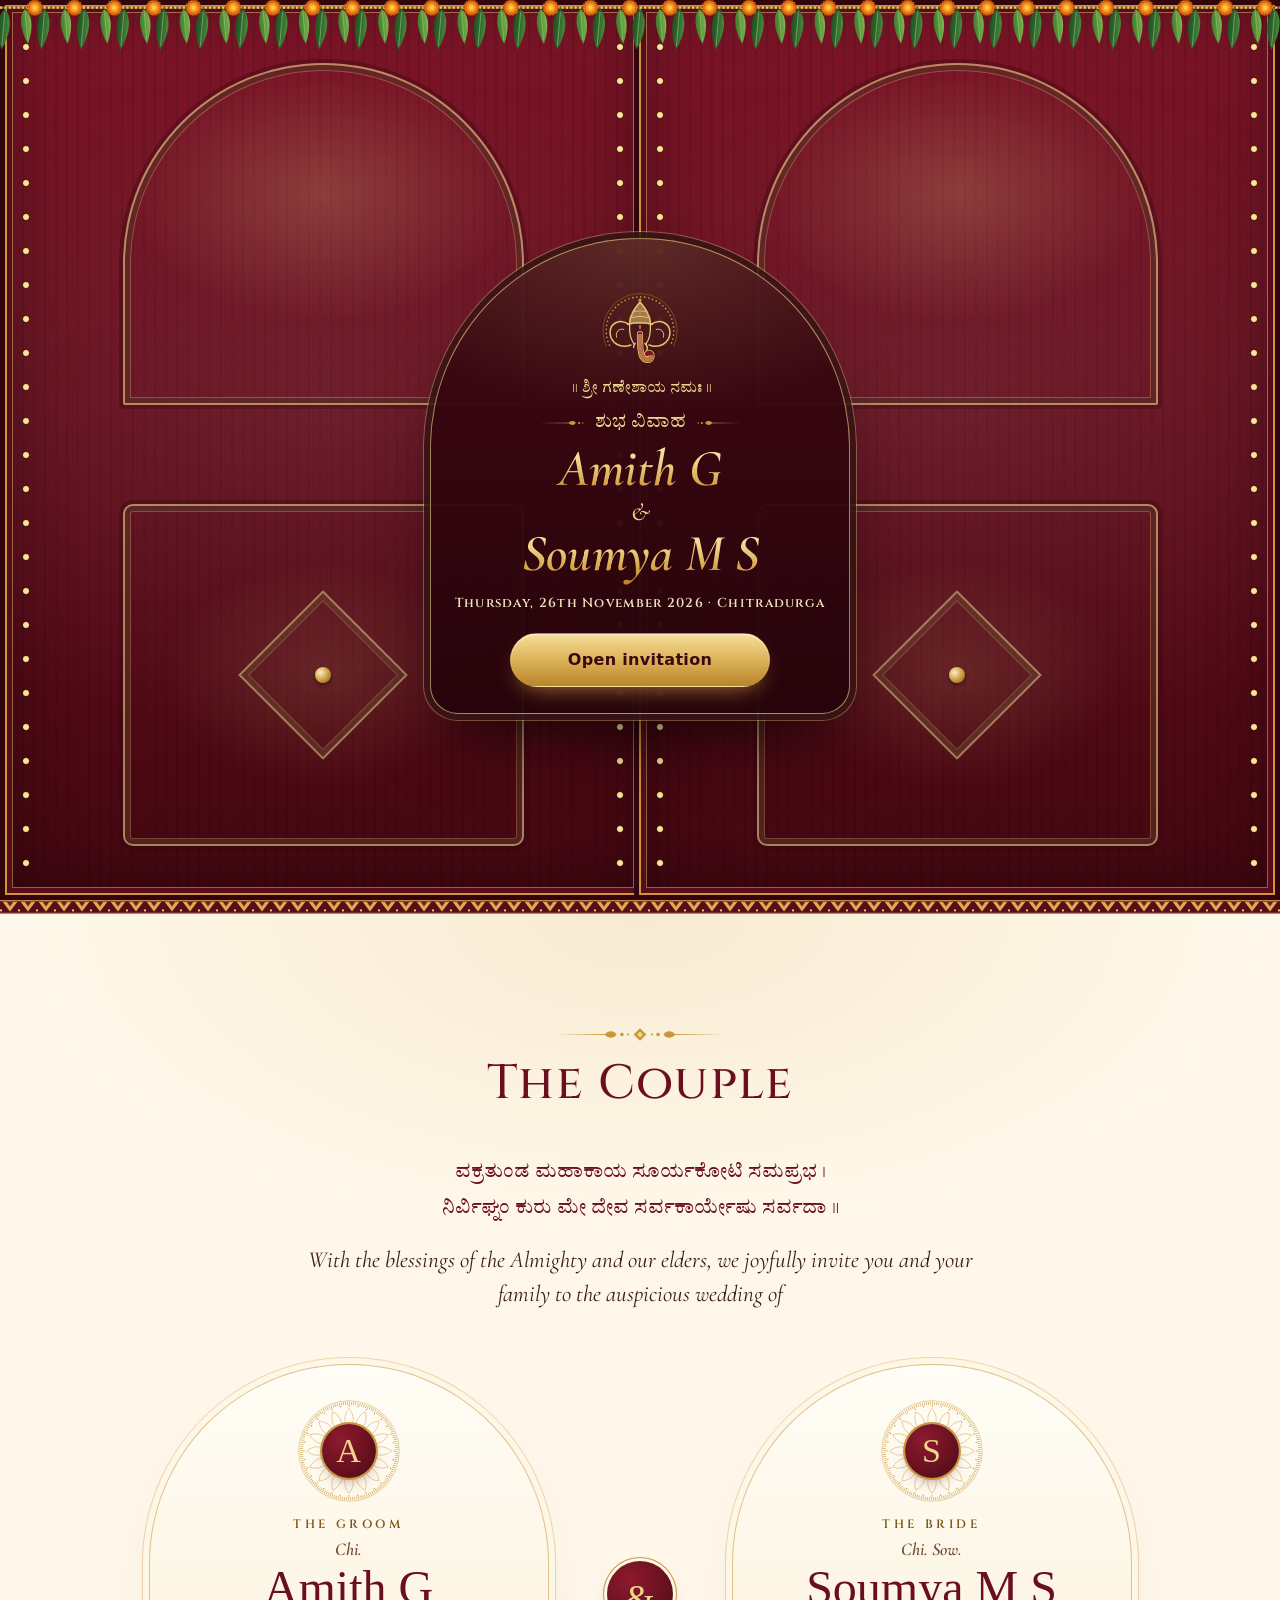
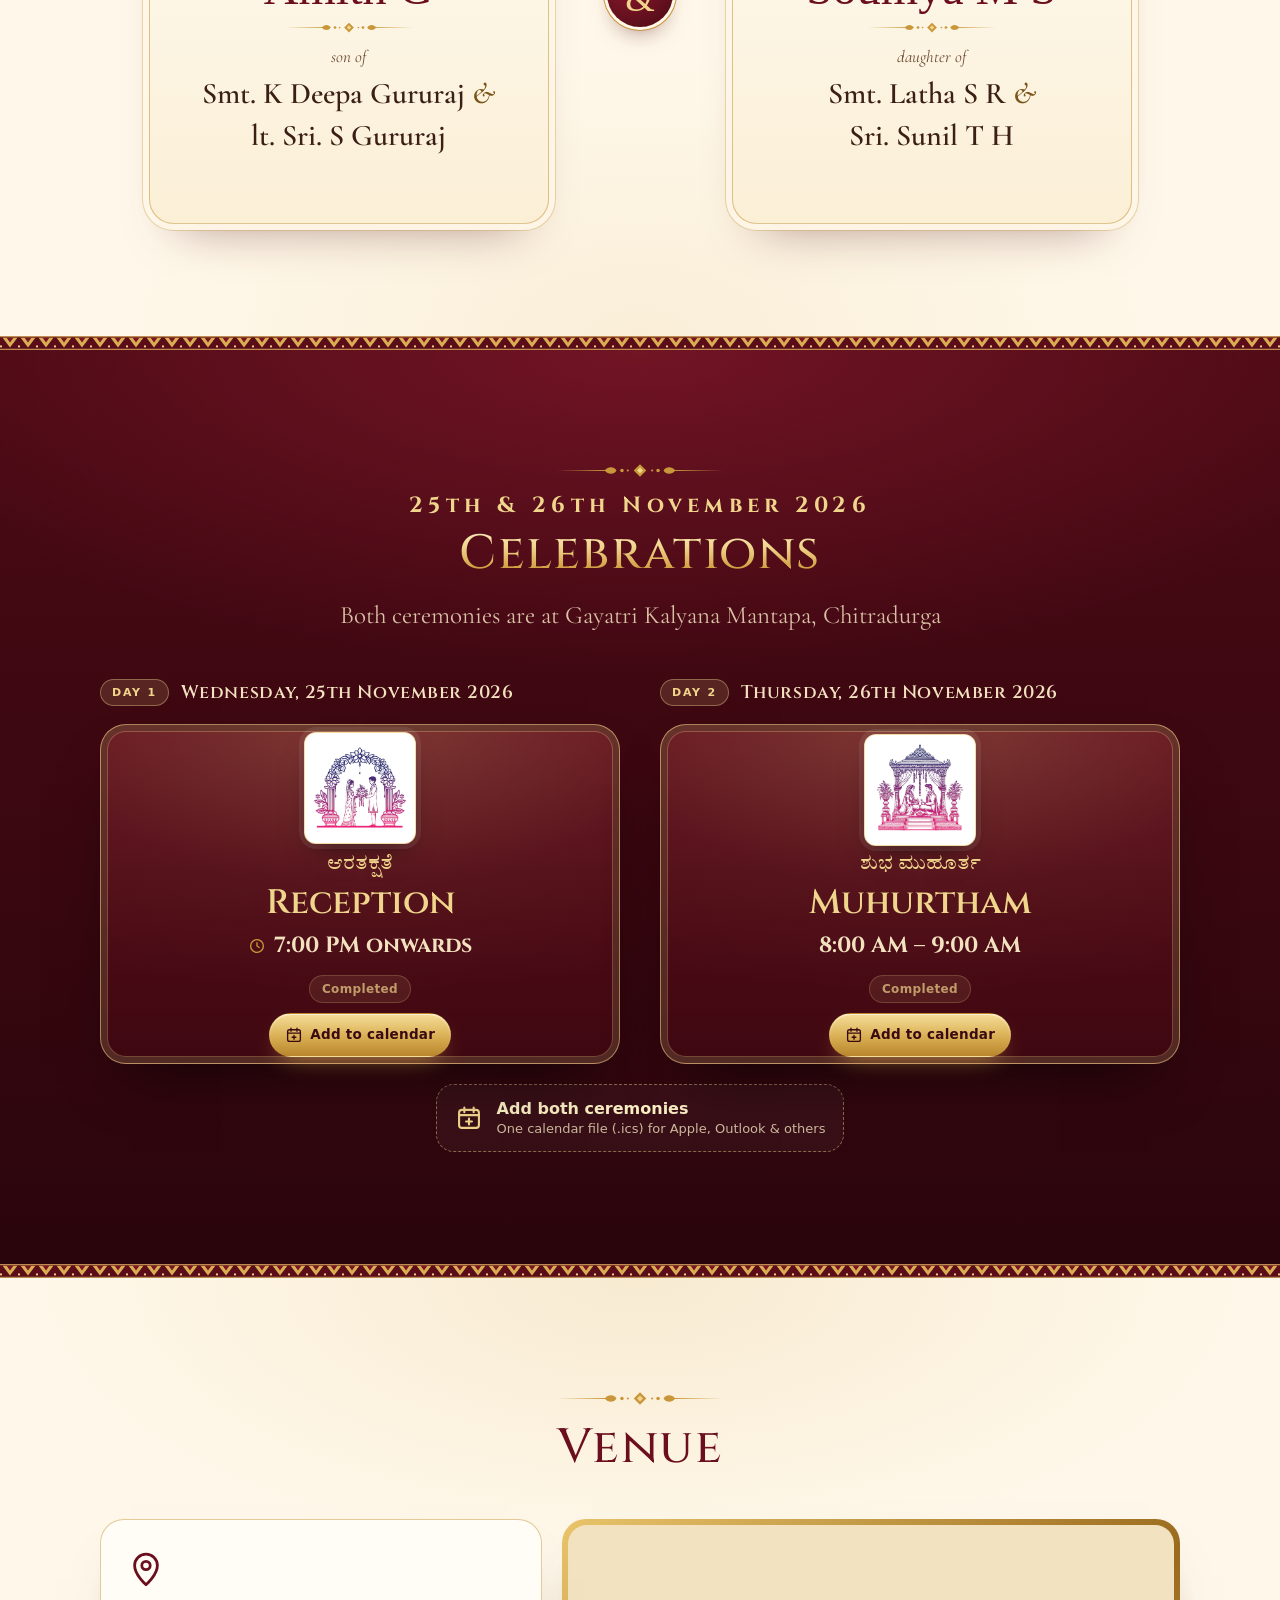
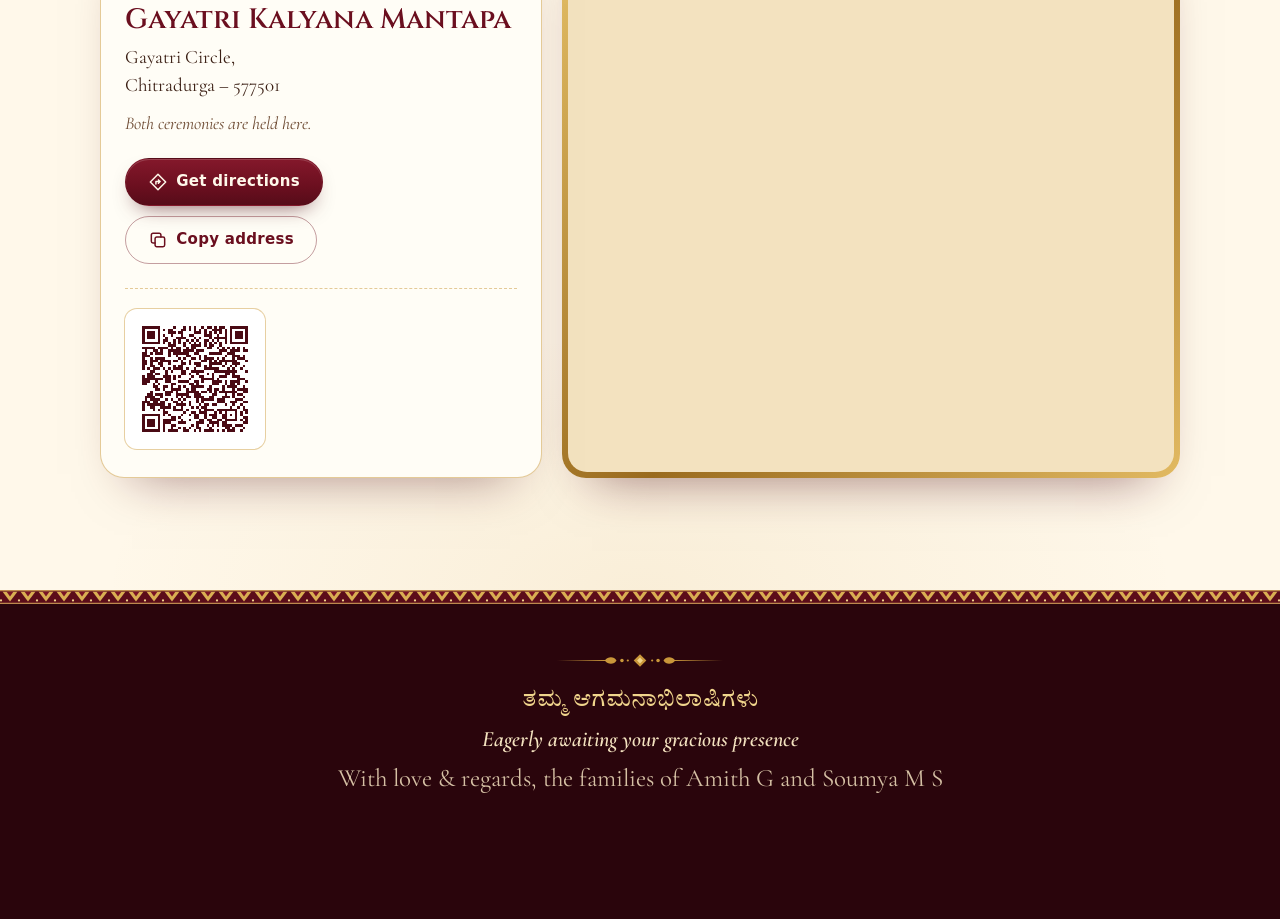
==== commit 7ead403e: "refactored fonts" ====
--- a/index.html
+++ b/index.html
@@ -512,8 +512,8 @@
     <div class="container">
       <header class="section-head" data-reveal>
         <svg class="orn" aria-hidden="true" focusable="false"><use href="#orn"/></svg>
-        <p class="kicker">25 &amp; 26 November 2026</p>
-        <h2 class="section-title gold-text" id="events-title">Celebrations</h2>
+        <p class="kicker">25th &amp; 26th November 2026</p>
+        <h4 class="section-title gold-text" id="events-title">Celebrations</h4>
         <p class="section-sub">Both ceremonies are at Gayatri Kalyana Mantapa, Chitradurga</p>
       </header>
 
@@ -523,10 +523,10 @@
           <ol class="timeline timeline-reception">
             <li class="event reception-featured" data-start="2026-11-25T19:00:00+05:30" data-reveal style="--delay: .08s">
               <div class="reception-emblem" aria-hidden="true">
-                <img src="assets/reception-logo.svg" alt="" width="112" height="112">
+                <img src="assets/reception.avif" alt="" width="112" height="112">
               </div>
               <div class="event-main">
-                <h4 class="event-name">Reception <span class="event-kn kn" lang="kn">ಆರತಕ್ಷತೆ</span></h4>
+                <h4 class="event-name"><span class="event-kn kn" lang="kn">ಆರತಕ್ಷತೆ</span> Reception</h4>
                 <p class="event-time"><svg class="i" aria-hidden="true" focusable="false"><use href="#i-clock"/></svg><span><time datetime="2026-11-25T19:00+05:30">7:00 PM</time> onwards</span></p>
                 <div class="event-foot">
                   <span class="chip" data-status></span>
@@ -546,22 +546,22 @@
         <div class="day">
           <h3 class="day-title" data-reveal style="--delay: .12s"><span class="day-badge">Day 2</span> Thursday, 26th November 2026</h3>
           <article class="muhurtham" data-start="2026-11-26T08:00:00+05:30" data-end="2026-11-26T09:00:00+05:30" aria-labelledby="muhurtham-title" data-reveal style="--delay: .2s">
-            <div class="muhurtham-top">
-              <svg class="kalasha" aria-hidden="true" focusable="false"><use href="#kalasha"/></svg>
-              <p class="muhurtham-label"><span class="kn" lang="kn">ಶುಭ ಮುಹೂರ್ತ</span><span>Muhurtham</span></p>
-              <svg class="kalasha" aria-hidden="true" focusable="false"><use href="#kalasha"/></svg>
+            <div class="muhurtham-emblem" aria-hidden="true">
+              <img src="assets/muhurtham.avif" alt="" width="112" height="112">
             </div>
-            <h4 class="muhurtham-time gold-text" id="muhurtham-title"><time datetime="2026-11-26T08:00+05:30">8:00 AM</time> – <time datetime="2026-11-26T09:00+05:30">9:00 AM</time></h4>
-            <p class="muhurtham-date">Thursday, 26th November 2026</p>
-            <div class="event-foot">
-              <span class="chip" data-status></span>
-              <details class="cal">
-                <summary class="btn btn-gold btn-sm"><svg class="i" aria-hidden="true" focusable="false"><use href="#i-cal-plus"/></svg>Add to calendar</summary>
-                <div class="cal-menu">
-                  <a href="https://calendar.google.com/calendar/render?action=TEMPLATE&amp;text=Muhurtham%20-%20Amith%20G%20and%20Soumya%20M%20S%27s%20wedding&amp;dates=20261126T080000/20261126T090000&amp;ctz=Asia/Kolkata&amp;location=Gayatri%20Kalyana%20Mantapa%2C%20Gayatri%20Circle%2C%20Chitradurga%20-%20577501&amp;details=Muhurtham%20for%20the%20wedding%20of%20Chi.%20Amith%20G%20and%20Soumya%20M%20S.%0ADirections%3A%20https%3A//www.google.com/maps/search/%3Fapi%3D1%26query%3DGayatri%2BKalyana%2BMantapa%2BChitradurga" target="_blank" rel="noopener"><svg class="i" aria-hidden="true" focusable="false"><use href="#i-external"/></svg>Google Calendar</a>
-                  <a href="calendar/muhurtham.ics" download><svg class="i" aria-hidden="true" focusable="false"><use href="#i-file"/></svg>Apple, Outlook &amp; others (.ics)</a>
-                </div>
-              </details>
+            <div class="muhurtham-main">
+              <h3 class="muhurtham-name" id="muhurtham-title"><span class="kn" lang="kn">ಶುಭ ಮುಹೂರ್ತ</span><span>Muhurtham</span></h3>
+              <p class="muhurtham-time"><time datetime="2026-11-26T08:00+05:30">8:00 AM</time> – <time datetime="2026-11-26T09:00+05:30">9:00 AM</time></p>
+              <div class="event-foot">
+                <span class="chip" data-status></span>
+                <details class="cal">
+                  <summary class="btn btn-gold btn-sm"><svg class="i" aria-hidden="true" focusable="false"><use href="#i-cal-plus"/></svg>Add to calendar</summary>
+                  <div class="cal-menu">
+                    <a href="https://calendar.google.com/calendar/render?action=TEMPLATE&amp;text=Muhurtham%20-%20Amith%20G%20and%20Soumya%20M%20S%27s%20wedding&amp;dates=20261126T080000/20261126T090000&amp;ctz=Asia/Kolkata&amp;location=Gayatri%20Kalyana%20Mantapa%2C%20Gayatri%20Circle%2C%20Chitradurga%20-%20577501&amp;details=Muhurtham%20for%20the%20wedding%20of%20Chi.%20Amith%20G%20and%20Soumya%20M%20S.%0ADirections%3A%20https%3A//www.google.com/maps/search/%3Fapi%3D1%26query%3DGayatri%2BKalyana%2BMantapa%2BChitradurga" target="_blank" rel="noopener"><svg class="i" aria-hidden="true" focusable="false"><use href="#i-external"/></svg>Google Calendar</a>
+                    <a href="calendar/muhurtham.ics" download><svg class="i" aria-hidden="true" focusable="false"><use href="#i-file"/></svg>Apple, Outlook &amp; others (.ics)</a>
+                  </div>
+                </details>
+              </div>
             </div>
           </article>
         </div>
--- a/assets/app.css
+++ b/assets/app.css
@@ -348,7 +348,7 @@
 .hero-names .amp { font-size: .52em; padding: 0 .3em; margin: -.16em 0 -.1em; }
 .hero-names .sparkle { position: absolute; width: 16px; height: 16px; color: #F6DE9A; }
 .hero-date { font: 600 clamp(15px, 4vw, 20px)/1.4 var(--f-display); letter-spacing: .08em; color: var(--sandal); }
-.hero-venue { margin-top: 2px; font-style: italic; font-size: clamp(16px, 4.3vw, 20px); color: rgba(243, 226, 191, .85); }
+.hero-venue { margin-top: 2px; font-style: italic; font-size: clamp(16px, 4.3vw, 40px); color: rgba(243, 226, 191, .85); }
 
 @media (min-width: 900px) {
   .hero-names { flex-direction: row; justify-content: center; align-items: baseline; font-size: clamp(80px, 8.6vw, 132px); }
@@ -408,12 +408,12 @@
 .orn { display: block; width: 168px; height: 17px; margin: 0 auto 14px; }
 .kicker {
   margin-bottom: 8px;
-  font: 600 12px/1.3 var(--f-ui); letter-spacing: .24em; text-transform: uppercase; color: var(--gold-deep);
+  font: 700 clamp(22px, 6.2vw, 18px)/1.2 var(--f-display); letter-spacing: .24em; color: var(--gold-deep);
 }
 .section-dark .kicker { color: var(--gold-light); }
 .section-title { font: 500 clamp(32px, 7vw, 48px)/1.12 var(--f-display); letter-spacing: .03em; color: var(--maroon); }
 .section-title.gold-text { padding: 0 .1em .06em; }
-.section-sub { max-width: 34em; margin: 12px auto 0; font-size: 18px; color: var(--muted); }
+.section-sub { max-width: 34em; margin: 12px auto 0; font-size: 25px; color: var(--muted); }
 .section-dark .section-sub { color: rgba(243, 226, 191, .85); }
 
 /* ---------- Couple ---------- */
@@ -448,7 +448,7 @@
 .person-name .script { padding: 0 .15em; font: 400 clamp(32px, 10vw, 48px)/1.15 var(--f-script); color: var(--maroon); white-space: nowrap; }
 .person-orn { display: block; width: 132px; height: 13px; margin: 6px auto 10px; }
 .person-rel { font-style: italic; font-size: 17px; color: var(--muted); }
-.person-parents { margin-top: 2px; font-weight: 600; font-size: 20px; line-height: 1.4; }
+.person-parents { margin-top: 2px; font-weight: 600; font-size: 30px; line-height: 1.4; }
 .person-parents .p { white-space: nowrap; }
 .person-parents .and { font-style: italic; color: var(--gold-deep); }
 .couple-amp {
@@ -560,17 +560,17 @@
     inset 0 0 0 7px rgba(240, 213, 140, .3),
     0 30px 60px -30px rgba(0, 0, 0, .75);
 }
-.muhurtham-top { display: flex; align-items: center; justify-content: center; gap: 14px; margin-bottom: 10px; }
-.muhurtham .kalasha { flex: none; width: 46px; height: 62px; overflow: visible; }
-.muhurtham-label { display: flex; flex-direction: column; gap: 2px; font: 700 12px/1.3 var(--f-ui); letter-spacing: .24em; text-transform: uppercase; color: var(--gold-light); }
-.muhurtham-label .kn { font: 400 19px/1.4 var(--f-kn); letter-spacing: 0; text-transform: none; }
-.muhurtham-time { padding: 0 .1em .05em; font: 700 clamp(22px, 6.2vw, 38px)/1.2 var(--f-display); letter-spacing: .02em; }
-.muhurtham-date { margin: 6px 0 18px; font-size: 19px; color: var(--sandal); }
-.muhurtham .event-foot { justify-content: center; }
+.muhurtham-emblem { display: grid; place-items: center; margin-bottom: 8px; }
+.muhurtham-emblem img { display: block; width: 112px; height: 112px; object-fit: contain; border: 1px solid rgba(240, 213, 140, .8); border-radius: 12px; background: #FFFDF6; box-shadow: 0 0 0 5px rgba(255, 248, 234, .08), 0 12px 26px -12px rgba(0, 0, 0, .65); }
+.muhurtham-main { width: 100%; }
+.muhurtham-name { display: flex; flex-direction: column; align-items: center; gap: 3px; font: 600 clamp(24px, 6vw, 34px)/1.25 var(--f-display); color: var(--gold-light); }
+.muhurtham-name .kn { font: 400 19px/1.4 var(--f-kn); color: var(--gold-light); }
+.muhurtham-time { margin: 8px 0 16px; font: 700 clamp(22px, 6.2vw, 22px)/1.2 var(--f-display); color: var(--sandal); }
+.muhurtham .event-foot { flex-direction: column; justify-content: center; }
+.muhurtham .event-foot .cal { margin: 0 auto; }
 @media (min-width: 600px) {
   .muhurtham { padding: 30px 28px 26px; }
-  .muhurtham .kalasha { width: 58px; height: 78px; }
-  .muhurtham-top { gap: 22px; }
+  .muhurtham-emblem { margin-bottom: 6px; }
 }
 
 .timeline-reception { padding-left: 0; }
@@ -591,19 +591,19 @@
 .reception-featured::before { display: none; }
 .reception-emblem {
   display: grid; place-items: center; flex: none;
-  width: 112px; height: 112px; overflow: hidden;
-  border: 1px solid rgba(240, 213, 140, .8); border-radius: 50%;
+  width: 112px; height: 112px;
+  border: 1px solid rgba(240, 213, 140, .8); border-radius: 12px;
   background: #FFFDF6;
   box-shadow: 0 0 0 5px rgba(255, 248, 234, .08), 0 12px 26px -12px rgba(0, 0, 0, .65);
 }
-.reception-emblem img { display: block; width: 100%; height: 100%; object-fit: contain; }
+.reception-emblem img { display: block; width: 100%; height: 100%; object-fit: contain; border-radius: inherit; }
 .reception-featured .event-main { width: 100%; flex: none; }
 .reception-featured .event-name {
   flex-direction: column; align-items: center; gap: 3px;
   font-size: clamp(24px, 6vw, 34px); color: var(--gold-light);
 }
 .reception-featured .event-kn { font-size: 19px; }
-.reception-featured .event-time { justify-content: center; margin: 8px 0 16px; font-size: 25px; }
+.reception-featured .event-time { justify-content: center; margin: 8px 0 16px; font: 700 clamp(22px, 6.2vw, 22px)/1.2 var(--f-display); }
 .reception-featured .event-foot { flex-direction: column; justify-content: center; }
 .reception-featured .event-foot .cal { margin: 0 auto; }
 
@@ -654,7 +654,7 @@
 .footer-inner { padding: 48px 20px 28px; }
 .footer-kn { margin: 10px 0 6px; font-size: 22px; line-height: 1.6; color: var(--gold-light); }
 .footer-await { font: italic 600 22px/1.4 var(--f-serif); }
-.footer-from { margin-top: 4px; font-size: 17px; color: rgba(243, 226, 191, .85); }
+.footer-from { margin-top: 4px; font-size: 25px; color: rgba(243, 226, 191, .85); }
 
 /* ---------- Dock navigation ---------- */
 .dock {
@@ -744,11 +744,9 @@
 .event::after { animation: ripple 2.8s ease-out infinite; }
 .event:nth-child(2)::after { animation-delay: .93s; }
 .event:nth-child(3)::after { animation-delay: 1.86s; }
-.reception-emblem img { animation: float 3.2s ease-in-out infinite; }
+.reception-emblem img, .muhurtham-emblem img { animation: float 3.2s ease-in-out infinite; }
 .event:nth-child(2) .event-medal svg { animation: beat 1.8s ease-in-out infinite; }
 .muhurtham::after { animation: glow 3.2s ease-in-out infinite; }
-.muhurtham .kalasha { --lift: -5px; animation: float 3.6s ease-in-out infinite; }
-.muhurtham .kalasha:last-child { animation-delay: -1.8s; }
 .venue-pin { animation: pin-bounce 2.8s ease-in-out infinite; }
 .card-preview img,
 .card-preview-tag { animation: card-float 6s ease-in-out infinite; }
